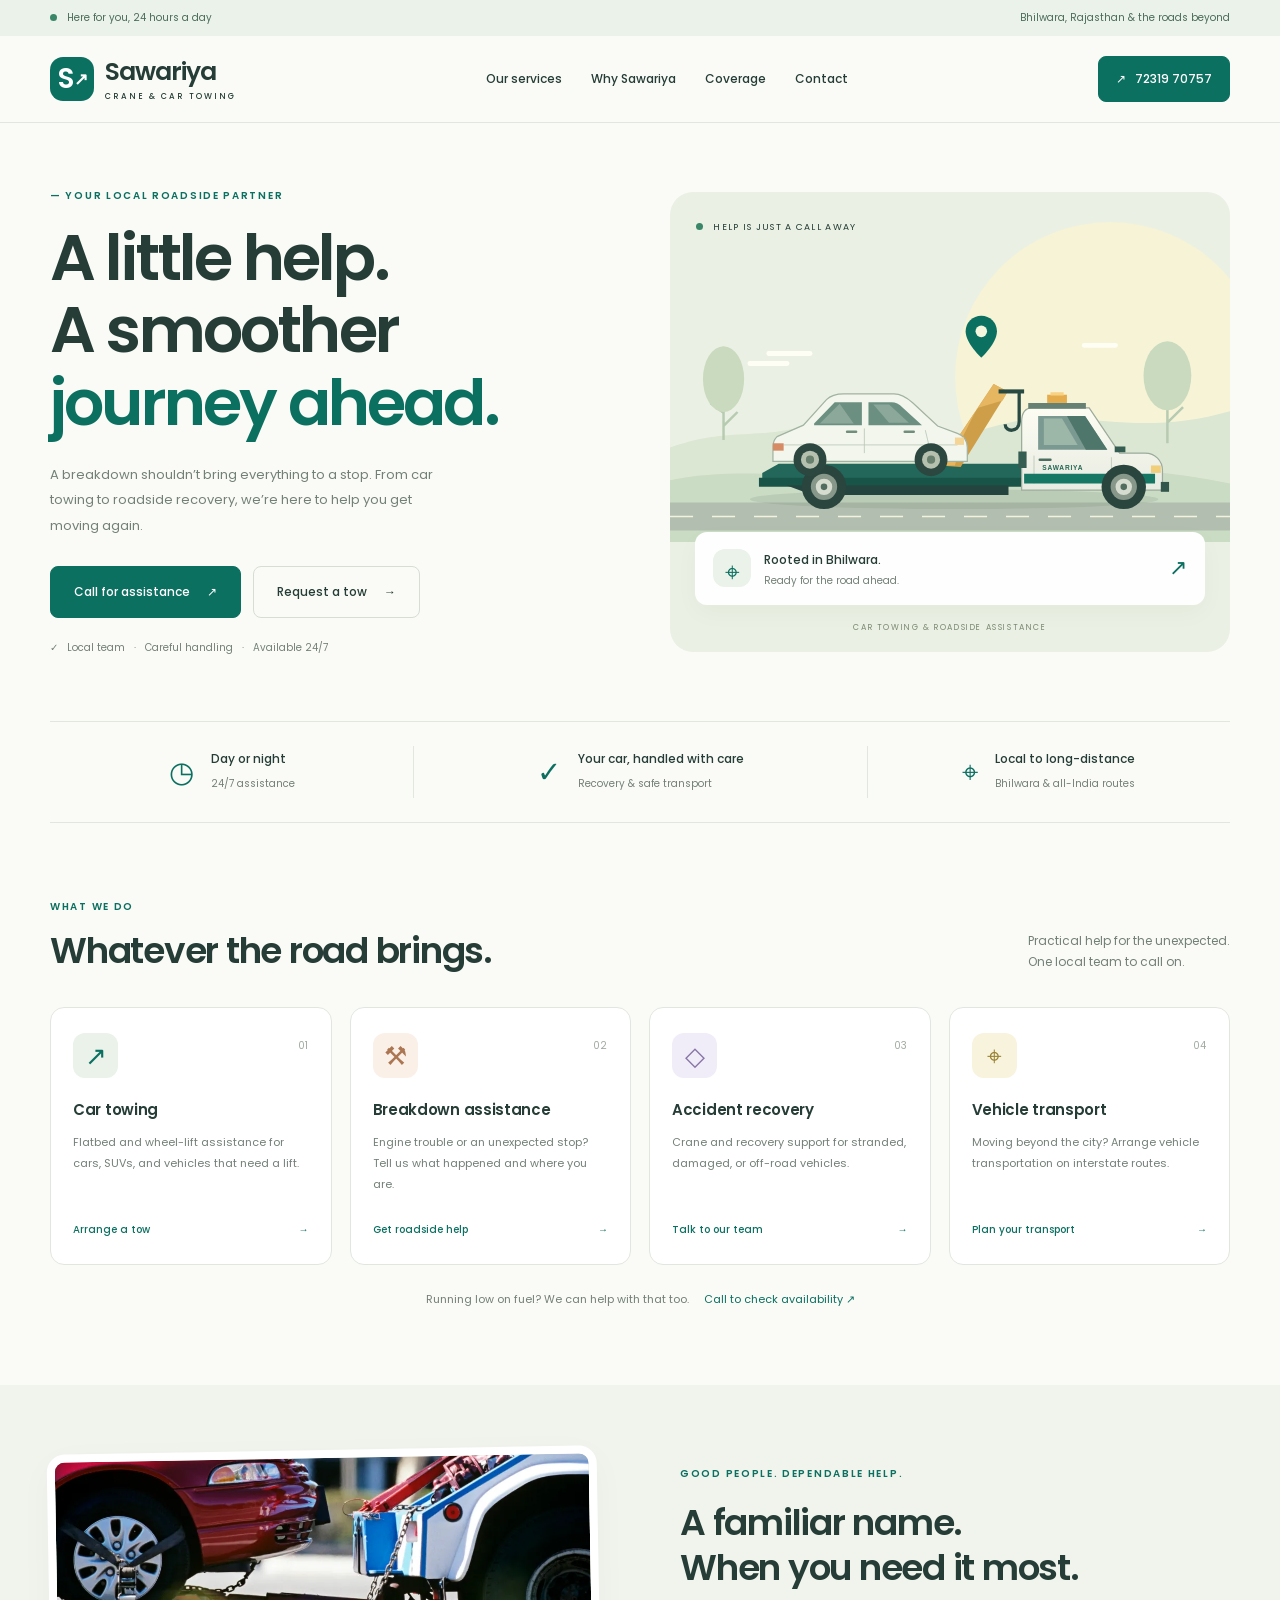
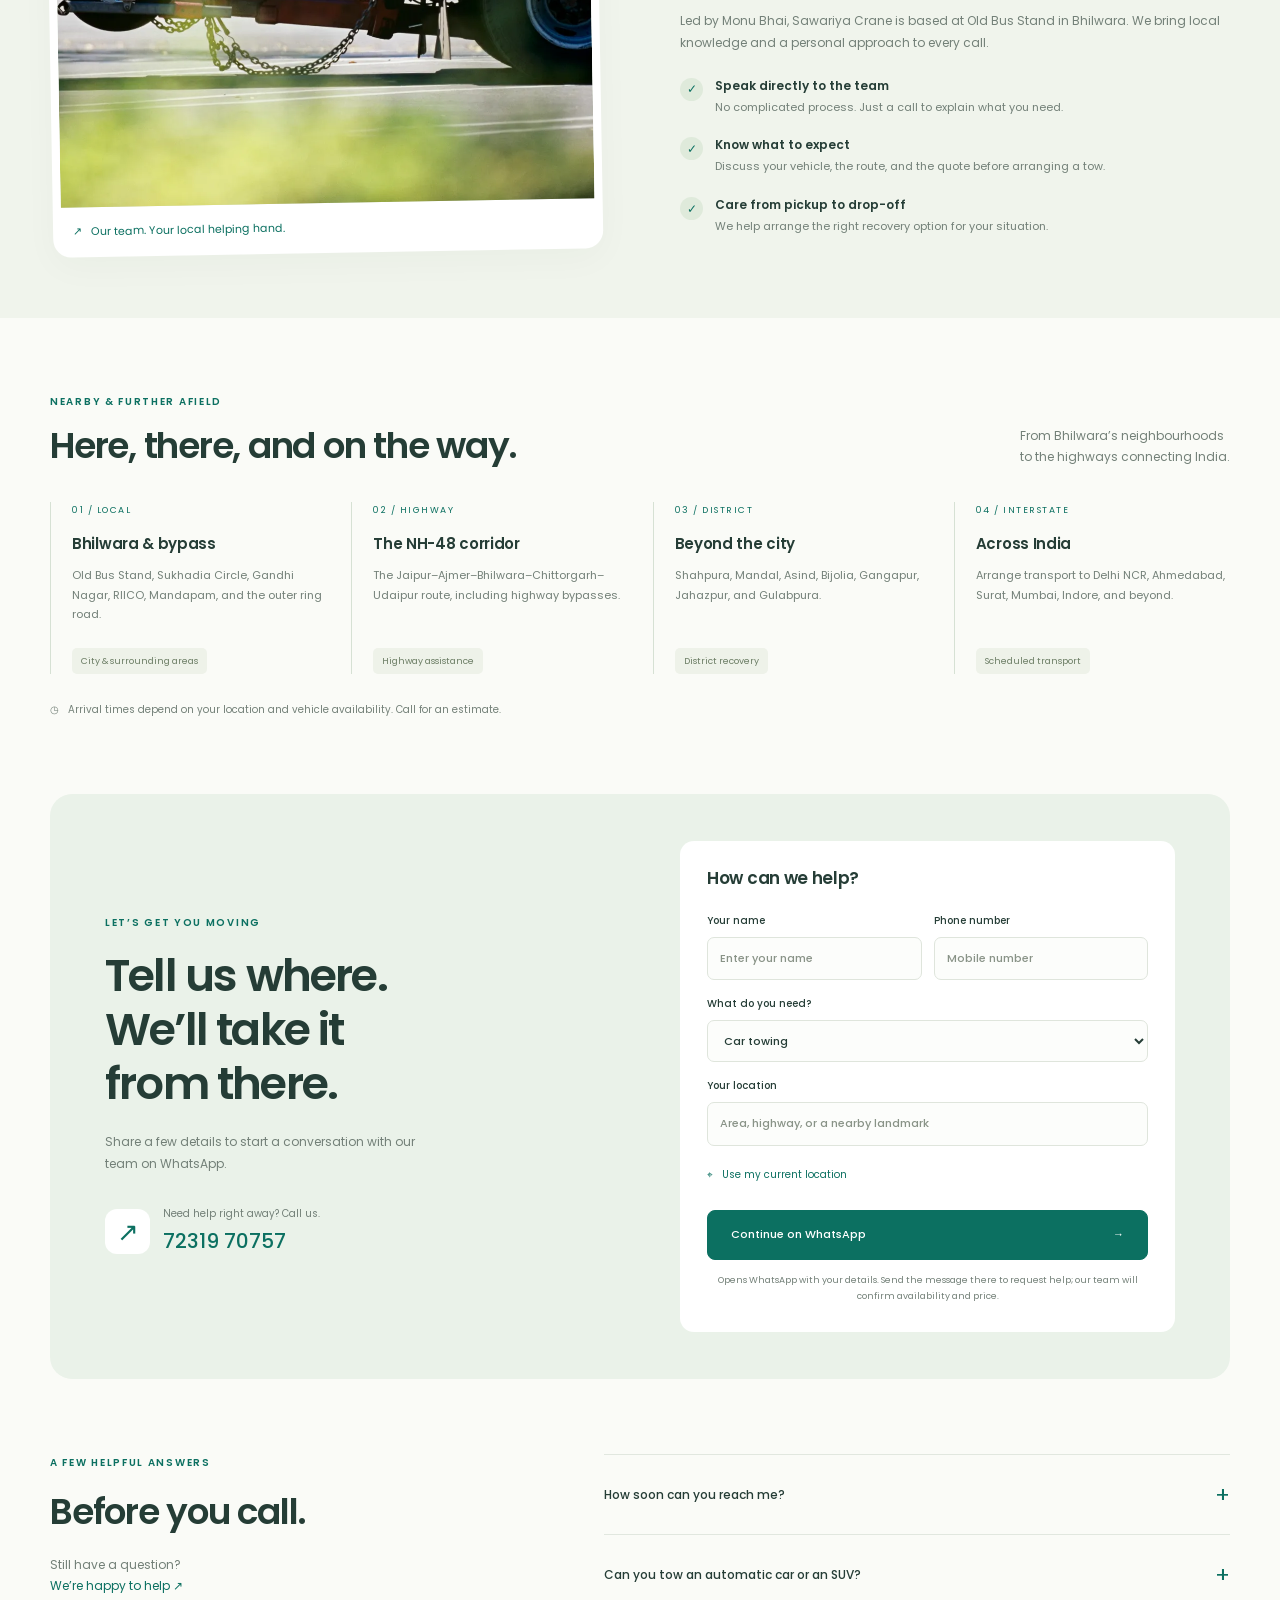
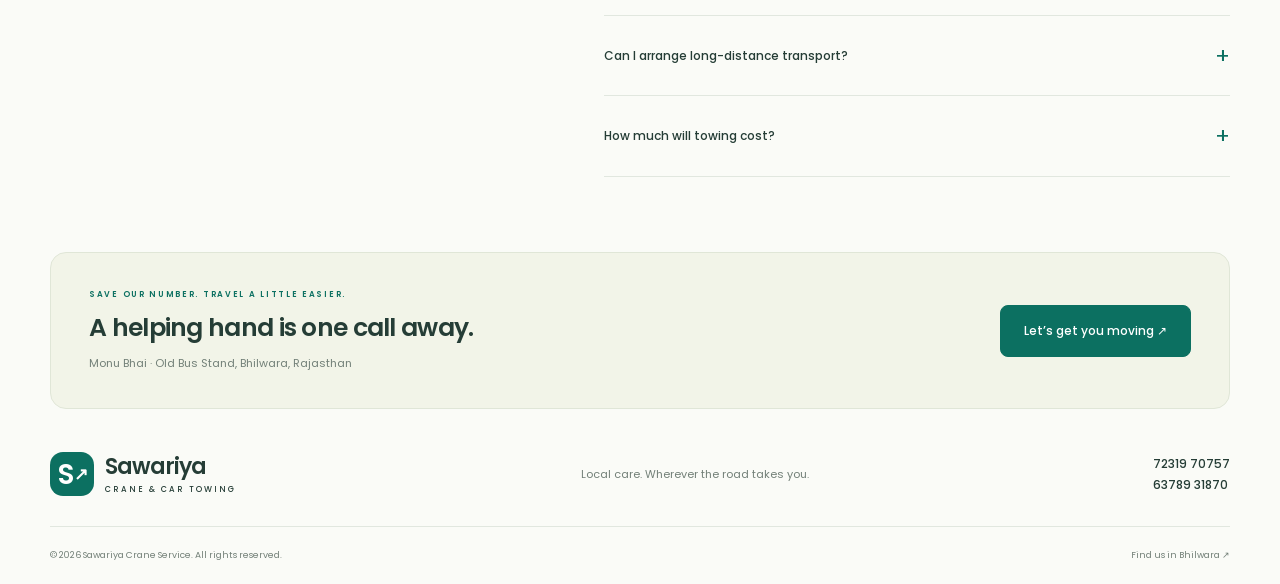
==== index.html @ 3f1bb6ac "push" ====
﻿<!DOCTYPE html>
<html lang="en">
<head>
<meta charset="UTF-8"><meta name="viewport" content="width=device-width,initial-scale=1"><meta name="theme-color" content="#fafbf7"><meta name="description" content="Sawariya Crane in Bhilwara. 24-hour car towing, breakdown assistance, accident recovery and vehicle transport."><title>Sawariya Crane | Your roadside helping hand</title>
<link rel="preconnect" href="https://fonts.googleapis.com"><link rel="preconnect" href="https://fonts.gstatic.com" crossorigin><link href="https://fonts.googleapis.com/css2?family=Poppins:wght@400;500;600;700&display=swap" rel="stylesheet"><link rel="stylesheet" href="styles.css"><script src="script.js" defer></script>
</head>
<body>
<a class="skip" href="#main">Skip to content</a>
<div class="topbar"><div class="container"><span><i class="dot"></i> Here for you, 24 hours a day</span><span>Bhilwara, Rajasthan & the roads beyond</span></div></div>
<header><div class="container navigation"><a class="brand" href="#home"><span class="logo">S<span>↗</span></span><span>Sawariya<small>CRANE & CAR TOWING</small></span></a><button class="menu" aria-label="Open navigation" aria-expanded="false" aria-controls="nav">☰</button><nav id="nav" aria-label="Main navigation"><a href="#services">Our services</a><a href="#about">Why Sawariya</a><a href="#coverage">Coverage</a><a href="#contact">Contact</a></nav><a class="button header-call" href="tel:+917231970757">↗ &nbsp; 72319 70757</a></div></header>
<main id="main">
<section id="home" class="container hero"><div><div class="eyebrow">— YOUR LOCAL ROADSIDE PARTNER</div><h1>A little help.<br>A smoother<br><em>journey ahead.</em></h1><p>A breakdown shouldn’t bring everything to a stop. From car towing to roadside recovery, we’re here to help you get moving again.</p><div class="actions"><a class="button" href="tel:+917231970757">Call for assistance <span>↗</span></a><a class="button secondary" href="#request">Request a tow <span>→</span></a></div><div class="hero-note">✓ &nbsp; Local team &nbsp; · &nbsp; Careful handling &nbsp; · &nbsp; Available 24/7</div></div><div class="hero-art"><div class="art-label"><i class="dot"></i> HELP IS JUST A CALL AWAY</div><div class="sun"></div><img src="assets/towing.svg" alt="Illustration of a recovery truck transporting a car" width="680" height="440"><div class="location-card"><span class="tile">⌖</span><div><strong>Rooted in Bhilwara.</strong><small>Ready for the road ahead.</small></div><span class="arrow">↗</span></div><div class="art-caption">CAR TOWING & ROADSIDE ASSISTANCE</div></div></section>
<div class="container benefits"><div><span class="benefit-icon">◷</span><span><strong>Day or night</strong><small>24/7 assistance</small></span></div><div><span class="benefit-icon">✓</span><span><strong>Your car, handled with care</strong><small>Recovery & safe transport</small></span></div><div><span class="benefit-icon">⌖</span><span><strong>Local to long-distance</strong><small>Bhilwara & all-India routes</small></span></div></div>
<section id="services" class="container section"><div class="section-heading"><div><div class="eyebrow">WHAT WE DO</div><h2>Whatever the road brings.</h2></div><p>Practical help for the unexpected.<br>One local team to call on.</p></div><div class="services">
<a class="card" href="#request"><span class="tile">↗</span><span class="number">01</span><h3>Car towing</h3><p>Flatbed and wheel-lift assistance for cars, SUVs, and vehicles that need a lift.</p><span class="card-link">Arrange a tow <span>→</span></span></a>
<a class="card" href="#request"><span class="tile peach">⚒</span><span class="number">02</span><h3>Breakdown assistance</h3><p>Engine trouble or an unexpected stop? Tell us what happened and where you are.</p><span class="card-link">Get roadside help <span>→</span></span></a>
<a class="card" href="#request"><span class="tile lilac">◇</span><span class="number">03</span><h3>Accident recovery</h3><p>Crane and recovery support for stranded, damaged, or off-road vehicles.</p><span class="card-link">Talk to our team <span>→</span></span></a>
<a class="card" href="#request"><span class="tile yellow">⌖</span><span class="number">04</span><h3>Vehicle transport</h3><p>Moving beyond the city? Arrange vehicle transportation on interstate routes.</p><span class="card-link">Plan your transport <span>→</span></span></a>
</div><div class="service-note">Running low on fuel? We can help with that too. <a href="tel:+917231970757">Call to check availability ↗</a></div></section>
<section id="about" class="about"><div class="container about-grid"><div class="fleet"><div class="photo"><img src="assets/fleet-0.jpg" alt="Sawariya Crane tow truck carrying a car, from the business flyer" width="700" height="1050" loading="lazy"></div><div class="photo-caption">↗ &nbsp; Our team. Your local helping hand.</div></div><div><div class="eyebrow">GOOD PEOPLE. DEPENDABLE HELP.</div><h2>A familiar name.<br>When you need it most.</h2><p class="about-intro">Led by Monu Bhai, Sawariya Crane is based at Old Bus Stand in Bhilwara. We bring local knowledge and a personal approach to every call.</p><div class="reason"><span>✓</span><div><h3>Speak directly to the team</h3><p>No complicated process. Just a call to explain what you need.</p></div></div><div class="reason"><span>✓</span><div><h3>Know what to expect</h3><p>Discuss your vehicle, the route, and the quote before arranging a tow.</p></div></div><div class="reason"><span>✓</span><div><h3>Care from pickup to drop-off</h3><p>We help arrange the right recovery option for your situation.</p></div></div></div></div></section>
<section id="coverage" class="container section"><div class="section-heading"><div><div class="eyebrow">NEARBY & FURTHER AFIELD</div><h2>Here, there, and on the way.</h2></div><p>From Bhilwara’s neighbourhoods<br>to the highways connecting India.</p></div><div class="coverage"><article><span class="zone">01 / LOCAL</span><h3>Bhilwara & bypass</h3><p>Old Bus Stand, Sukhadia Circle, Gandhi Nagar, RIICO, Mandapam, and the outer ring road.</p><small>City & surrounding areas</small></article><article><span class="zone">02 / HIGHWAY</span><h3>The NH-48 corridor</h3><p>The Jaipur–Ajmer–Bhilwara–Chittorgarh–Udaipur route, including highway bypasses.</p><small>Highway assistance</small></article><article><span class="zone">03 / DISTRICT</span><h3>Beyond the city</h3><p>Shahpura, Mandal, Asind, Bijolia, Gangapur, Jahazpur, and Gulabpura.</p><small>District recovery</small></article><article><span class="zone">04 / INTERSTATE</span><h3>Across India</h3><p>Arrange transport to Delhi NCR, Ahmedabad, Surat, Mumbai, Indore, and beyond.</p><small>Scheduled transport</small></article></div><p class="coverage-note">◷ &nbsp; Arrival times depend on your location and vehicle availability. Call for an estimate.</p></section>
<section id="request" class="container request"><div><div class="eyebrow">LET’S GET YOU MOVING</div><h2>Tell us where.<br>We’ll take it<br>from there.</h2><p>Share a few details to start a conversation with our team on WhatsApp.</p><a class="request-phone" href="tel:+917231970757"><span class="tile">↗</span><span><small>Need help right away? Call us.</small><strong>72319 70757</strong></span></a></div><form id="tow-form"><h3>How can we help?</h3><div class="form-row"><label>Your name<input name="name" placeholder="Enter your name" autocomplete="name" maxlength="80" required></label><label>Phone number<input name="phone" type="tel" inputmode="tel" autocomplete="tel" placeholder="Mobile number" pattern="[+0-9 ()\-]{7,20}" maxlength="20" required></label></div><label>What do you need?<select name="service"><option>Car towing</option><option>Breakdown assistance</option><option>Accident recovery</option><option>Vehicle transport</option><option>Fuel delivery</option></select></label><label>Your location<input id="location" name="location" placeholder="Area, highway, or a nearby landmark" maxlength="500" required></label><button type="button" id="locate">⌖ &nbsp; Use my current location</button><p id="location-status" role="status"></p><button class="button submit" type="submit">Continue on WhatsApp <span>→</span></button><p class="form-note">Opens WhatsApp with your details. Send the message there to request help; our team will confirm availability and price.</p></form></section>
<section class="container section faq"><div><div class="eyebrow">A FEW HELPFUL ANSWERS</div><h2>Before you call.</h2><p>Still have a question?<br><a href="tel:+916378931870">We’re happy to help ↗</a></p></div><div class="faq-list"><details><summary>How soon can you reach me?</summary><p>Tell us your exact location when you call. The team can estimate arrival based on distance, traffic, and the nearest available vehicle.</p></details><details><summary>Can you tow an automatic car or an SUV?</summary><p>Contact us with your vehicle model and condition. We can discuss a suitable flatbed or wheel-lift option before arranging recovery.</p></details><details><summary>Can I arrange long-distance transport?</summary><p>Yes. Share your pickup location, destination, and preferred date with the team to discuss availability and a quote.</p></details><details><summary>How much will towing cost?</summary><p>Pricing depends on the vehicle, its condition, equipment needed, and distance. Ask the team for a quote before confirming.</p></details></div></section>
<section id="contact" class="container contact"><div><div class="eyebrow">SAVE OUR NUMBER. TRAVEL A LITTLE EASIER.</div><h2>A helping hand is one call away.</h2><p>Monu Bhai · Old Bus Stand, Bhilwara, Rajasthan</p></div><a class="button" href="tel:+917231970757">Let’s get you moving ↗</a></section>
</main>
<footer class="container"><div class="footer-main"><a class="brand" href="#home"><span class="logo">S<span>↗</span></span><span>Sawariya<small>CRANE & CAR TOWING</small></span></a><p>Local care. Wherever the road takes you.</p><div><a href="tel:+917231970757">72319 70757</a><a href="tel:+916378931870">63789 31870</a></div></div><div class="footer-bottom"><span>© <span id="year">2026</span> Sawariya Crane Service. All rights reserved.</span><a href="https://www.google.com/maps/search/?api=1&query=Old+Bus+Stand+Bhilwara+Rajasthan" target="_blank" rel="noopener noreferrer">Find us in Bhilwara ↗</a></div></footer>
<div class="mobile-actions"><a class="button" href="tel:+917231970757">Call for help ↗</a><a class="button secondary" href="https://wa.me/917231970757?text=Hello%2C%20I%20need%20roadside%20assistance." target="_blank" rel="noopener noreferrer">WhatsApp ↗</a></div>
</body></html>
---- styles.css ----
﻿:root{color-scheme:light;--ink:#253d36;--muted:#738078;--green:#0c7061;--line:#e1e7df;--mint:#eaf2e9}*{box-sizing:border-box}html{scroll-behavior:smooth;scroll-padding-top:105px}body{margin:0;color:var(--ink);background:#fafbf7;font:14px/1.8 Poppins,sans-serif}a{color:inherit;text-decoration:none}button,input,select{font:inherit}button,a{touch-action:manipulation}button{cursor:pointer}h1,h2,h3,p{margin:0}h1,h2,h3{line-height:1.25}p{color:var(--muted)}.container{width:min(1180px,calc(100% - 72px));margin:auto}.topbar{background:var(--mint);font-size:10px;color:#4b6c59}.topbar .container{display:flex;justify-content:space-between;padding-block:9px}.dot{display:inline-block;width:7px;height:7px;border-radius:50%;background:#398768;margin-right:7px}header{position:sticky;top:0;z-index:20;background:#fafbf7f7;border-bottom:1px solid var(--line)}.navigation{height:86px;display:flex;align-items:center;justify-content:space-between;gap:24px}.brand{display:flex;gap:11px;align-items:center;font-size:25px;font-weight:600;letter-spacing:-1px;line-height:1.2}.brand small{display:block;font-size:8px;font-weight:500;letter-spacing:2px;margin-top:5px}.logo{display:flex;align-items:center;justify-content:center;width:44px;height:44px;background:var(--green);color:white;border-radius:13px;font-size:28px;position:relative}.logo>span{font-size:17px;margin-left:1px}nav{display:flex;gap:29px;font-size:12px;font-weight:500}nav a:hover{color:var(--green)}.button{display:inline-flex;align-items:center;justify-content:center;gap:17px;padding:14px 23px;border:1px solid var(--green);border-radius:8px;background:var(--green);color:white;font-size:12px;font-weight:500;transition:background .2s,transform .2s}.button:hover{background:#08574b;transform:translateY(-2px)}.secondary{background:transparent;border-color:#d4ded3;color:var(--ink)}.secondary:hover{background:var(--mint)}.header-call{padding:11px 17px}.menu{display:none}.hero{display:grid;grid-template-columns:1fr 1fr;gap:60px;align-items:center;padding-block:64px}.eyebrow{color:var(--green);font-size:10px;font-weight:600;letter-spacing:1.7px;margin-bottom:17px}h1{font-size:64px;letter-spacing:-2.8px;line-height:1.13;font-weight:600;margin-bottom:23px}h1 em{font-style:normal;color:var(--green)}.hero p{font-size:13px;max-width:410px;line-height:1.95}.actions{display:flex;gap:12px;margin-top:28px}.hero-note{font-size:10px;color:var(--muted);margin-top:21px}.hero-art{position:relative;min-height:460px;display:flex;align-items:center;border-radius:23px;background:#eaf0e3;overflow:hidden;isolation:isolate}.sun{width:310px;height:310px;border-radius:50%;background:#f6f3d6;position:absolute;right:-35px;top:30px;z-index:-1}.art-label{position:absolute;top:27px;left:26px;font-size:9px;letter-spacing:1.3px}.hero-art>img{width:100%;height:auto;position:relative;margin-top:-20px}.location-card{position:absolute;bottom:47px;left:25px;right:25px;display:flex;align-items:center;gap:13px;background:#fffffff5;padding:15px 18px;border-radius:12px;box-shadow:0 8px 24px #25432c08}.location-card strong{font-size:12px;font-weight:500}.location-card small{display:block;font-size:10px;color:var(--muted)}.arrow{margin-left:auto;color:var(--green);font-size:22px}.art-caption{position:absolute;bottom:16px;width:100%;text-align:center;letter-spacing:1.6px;font-size:8px;color:#7c8a74}.tile{display:inline-grid;place-items:center;width:45px;height:45px;background:var(--mint);color:var(--green);border-radius:12px;font-size:26px;font-family:Arial,sans-serif}.location-card .tile{width:38px;height:38px}.benefits{display:grid;grid-template-columns:1fr 1.25fr 1fr;border-block:1px solid var(--line);padding-block:24px}.benefits>div{display:flex;align-items:center;justify-content:center;gap:17px}.benefits>div+div{border-left:1px solid var(--line)}.benefit-icon{font-size:29px;color:var(--green)}.benefits strong{display:block;font-size:12px;font-weight:500}.benefits small{font-size:10px;color:var(--muted)}.section{padding-block:75px}h2{font-size:36px;letter-spacing:-1.25px;font-weight:600}.section-heading{display:flex;align-items:flex-end;justify-content:space-between;gap:25px;margin-bottom:34px}.section-heading .eyebrow{margin-bottom:12px}.section-heading p{font-size:12px}.services{display:grid;grid-template-columns:repeat(4,1fr);gap:18px}.card{position:relative;display:flex;flex-direction:column;background:white;border:1px solid var(--line);border-radius:14px;padding:25px 22px;transition:transform .2s,border-color .2s}.card:hover{transform:translateY(-5px);border-color:#91b8a2}.number{position:absolute;right:23px;top:29px;font-size:10px;color:#a1aba1}.peach{background:#faf0e8;color:#ac7652}.lilac{background:#f0edf8;color:#8675a5}.yellow{background:#f7f3dc;color:#998132}h3{font-size:15px;font-weight:600;letter-spacing:-.3px}.card h3{margin:23px 0 12px}.card p{font-size:11px;line-height:1.95;margin-bottom:25px}.card-link{display:flex;justify-content:space-between;font-size:10px;color:var(--green);font-weight:500;margin-top:auto}.service-note{font-size:11px;color:var(--muted);text-align:center;margin-top:25px}.service-note a{color:var(--green);margin-left:12px}.about{background:#f0f4ec;padding-block:65px}.about-grid{display:grid;grid-template-columns:1fr 1fr;gap:80px;align-items:center}.fleet{background:white;border:8px solid white;border-radius:18px;overflow:hidden;transform:rotate(-1deg);box-shadow:0 10px 35px #1d332208}.photo{position:relative;aspect-ratio:1.55;overflow:hidden;background:#d6dfd1}.photo img{width:100%;height:auto;position:absolute;top:0;transform:translateY(-41%)}.photo-caption{padding:15px 12px 8px;font-size:11px;color:var(--green)}.about-intro{font-size:12px;margin:20px 0 24px}.reason{display:flex;gap:12px;margin-top:20px}.reason>span{display:grid;place-items:center;flex-shrink:0;width:23px;height:23px;background:#dfeadb;color:var(--green);border-radius:50%;font-size:12px}.reason h3{font-size:12px;letter-spacing:0;margin-bottom:5px}.reason p{font-size:11px}.coverage{display:grid;grid-template-columns:repeat(4,1fr);gap:25px}.coverage article{border-left:1px solid #d6e1d4;padding-left:21px;display:flex;flex-direction:column}.zone{font-size:9px;letter-spacing:1.5px;color:var(--green);margin-bottom:17px}.coverage h3{margin-bottom:12px}.coverage p{font-size:11px;margin-bottom:23px}.coverage small{align-self:flex-start;margin-top:auto;padding:5px 9px;border-radius:5px;background:#eef2e9;color:#6c7e65;font-size:9px}.coverage-note{font-size:10px;margin-top:27px}.request{background:#eaf2e9;border-radius:22px;padding:47px 55px;display:grid;grid-template-columns:1fr 1fr;gap:80px;align-items:center}.request h2{font-size:45px;line-height:1.2;letter-spacing:-1.8px}.request>div>p{font-size:12px;max-width:310px;margin-top:20px}.request-phone{display:flex;align-items:center;gap:13px;margin-top:30px}.request-phone .tile{background:white}.request-phone small{display:block;font-size:10px;color:var(--muted)}.request-phone strong{font-size:20px;font-weight:500;color:var(--green)}form{background:white;border-radius:14px;padding:27px}form h3{font-size:17px;margin-bottom:22px}label{display:flex;flex-direction:column;gap:7px;font-size:10px;font-weight:500;margin-bottom:15px}.form-row{display:grid;grid-template-columns:1fr 1fr;gap:12px}input,select{min-width:0;width:100%;border:1px solid #dfe5dc;border-radius:7px;padding:11px 12px;background:#fcfdfb;color:var(--ink);font-size:11px}input::placeholder{color:#899387}#locate{border:0;background:transparent;padding:0;color:var(--green);font-size:10px}#locate:disabled{opacity:.6;cursor:wait}#location-status{font-size:10px;margin-top:7px}.submit{width:100%;margin-top:17px;font-size:11px}.submit span{margin-left:auto}.form-note{font-size:9px;text-align:center;margin-top:12px}.faq{display:grid;grid-template-columns:1fr 1.35fr;gap:90px}.faq>div>p{font-size:12px;margin-top:20px}.faq p a{color:var(--green)}details{border-bottom:1px solid var(--line)}details:first-child{border-top:1px solid var(--line)}summary{display:flex;justify-content:space-between;gap:15px;align-items:center;list-style:none;padding:20px 0;font-size:12px;font-weight:500;cursor:pointer}summary::-webkit-details-marker{display:none}summary:after{content:'+';font-size:22px;color:var(--green);font-weight:400}details[open] summary:after{content:'−'}details p{font-size:11px;padding:0 25px 20px 0}.contact{display:flex;align-items:center;justify-content:space-between;gap:24px;padding:35px 38px;border:1px solid #e0e6d7;background:#f2f4e8;border-radius:16px}.contact .eyebrow{font-size:8px;margin-bottom:10px}.contact h2{font-size:25px;letter-spacing:-.7px}.contact p{font-size:11px;margin-top:10px}.footer-main{display:flex;align-items:center;justify-content:space-between;gap:25px;padding-block:43px 30px}.footer-main p{font-size:11px}.footer-main>div{display:flex;flex-direction:column;font-size:12px;font-weight:500}.footer-main .brand{font-size:22px}.footer-bottom{display:flex;justify-content:space-between;gap:20px;border-top:1px solid var(--line);padding:20px 0;font-size:9px;color:var(--muted)}.mobile-actions{display:none}.skip{position:fixed;top:-80px;left:15px;z-index:100;background:white;padding:10px 20px}.skip:focus{top:10px}:focus-visible{outline:3px solid #c68d42;outline-offset:5px}
@media(max-width:1050px){.container{width:calc(100% - 48px)}.navigation{gap:20px}nav{gap:18px}.brand{font-size:22px}.header-call{font-size:11px;padding:10px}.hero{gap:30px}h1{font-size:51px}.hero-art{min-height:420px}.actions .button{font-size:11px;padding:13px 15px}.services{gap:12px}.card{padding:23px 17px}.about-grid{gap:40px}.request{gap:35px;padding:35px}.coverage{gap:15px}.coverage article{padding-left:15px}}
@media(max-width:800px){.header-call{display:none}h1{font-size:44px}.hero .eyebrow{font-size:8px}.hero-art{min-height:370px}.hero-note{font-size:8px}.actions{flex-wrap:wrap}.services{grid-template-columns:repeat(2,1fr);gap:18px}.benefits>div{gap:10px}.benefits strong{font-size:10px}.benefits small{font-size:9px}.about-grid{gap:30px}.coverage{grid-template-columns:repeat(2,1fr);gap:30px}.request{gap:25px;padding:30px}.request h2{font-size:36px}form{padding:20px}.form-row{grid-template-columns:1fr;gap:0}.faq{gap:30px}.contact h2{font-size:22px}.footer-main p{display:none}.location-card{left:16px;right:16px;padding:12px}.location-card strong{font-size:10px}.location-card small{font-size:9px}}
@media(max-width:600px){html{scroll-padding-top:85px}.container{width:calc(100% - 36px)}.topbar{font-size:8px}.topbar .container>span:last-child{max-width:125px;text-align:right}.topbar .container{align-items:center;gap:15px}.navigation{height:72px}.brand{font-size:23px}.menu{display:block;width:42px;height:42px;border:1px solid var(--line);border-radius:8px;background:transparent;color:var(--ink);font-size:21px}nav{display:none;position:absolute;top:72px;left:0;right:0;padding:22px;background:#fafbf7;border-bottom:1px solid var(--line);box-shadow:0 12px 20px #223a3608}nav.open{display:flex;flex-direction:column;gap:22px}.hero{grid-template-columns:1fr;gap:32px;padding-block:37px}.hero .eyebrow{font-size:9px;letter-spacing:1.2px}h1{font-size:49px;letter-spacing:-2px}.hero p{max-width:440px}.actions{flex-wrap:nowrap;gap:10px}.actions .button{font-size:11px;padding:14px}.hero-note{font-size:9px}.hero-art{min-height:360px;max-width:460px;width:100%;justify-self:center}.hero-art>img{max-height:325px}.location-card{left:20px;right:20px;padding:12px 15px}.location-card strong{font-size:12px}.location-card small{font-size:10px}.benefits{grid-template-columns:1fr;gap:17px;padding:24px 12px}.benefits>div{justify-content:flex-start;gap:16px}.benefits>div+div{border:0}.benefits strong{font-size:12px}.benefits small{font-size:10px}.benefit-icon{width:29px;text-align:center}.section{padding-block:48px}.section-heading{display:block;margin-bottom:25px}.section-heading p{margin-top:15px}.section-heading p br{display:none}h2{font-size:29px;letter-spacing:-1px}.services{gap:12px}.card{padding:20px 16px}.card h3{font-size:14px;line-height:1.4}.card p{font-size:10px}.number{right:16px}.card-link{font-size:9px}.service-note{font-size:10px}.service-note a{display:block;margin:4px 0 0}.about{padding-block:40px}.about-grid{grid-template-columns:1fr;gap:30px}.fleet{max-width:420px;width:100%;justify-self:center}.coverage{gap:28px 15px}.coverage h3{font-size:14px}.coverage p{font-size:10px}.coverage small{font-size:8px}.coverage-note{font-size:9px}.request{grid-template-columns:1fr;padding:28px 20px;gap:28px}.request h2{font-size:37px}.request h2 br:last-child{display:none}.request-phone{margin-top:20px}.request>div>p{max-width:none}form{padding:23px 18px}.form-row{grid-template-columns:1fr 1fr;gap:12px}input,select{font-size:16px;padding:10px 9px}label{font-size:11px}.submit{font-size:12px}.faq{grid-template-columns:1fr;gap:25px}.faq>div>p{margin-top:12px}.contact{display:block;padding:26px}.contact h2{font-size:25px}.contact .button{margin-top:22px}footer{padding-bottom:80px}.footer-main{align-items:flex-start;gap:15px;padding-block:32px 25px}.footer-main .brand{font-size:19px;gap:8px}.footer-main .logo{width:35px;height:35px;font-size:24px}.footer-main .brand small{font-size:6px;letter-spacing:1.4px}.footer-main>div{font-size:11px}.footer-bottom{flex-direction:column;gap:9px}.mobile-actions{display:grid;grid-template-columns:1fr 1fr;gap:10px;position:fixed;bottom:0;left:0;right:0;padding:11px 18px calc(11px + env(safe-area-inset-bottom));background:#fafbf7fa;border-top:1px solid var(--line);z-index:30}.mobile-actions .button{font-size:11px;padding:12px}}
@media(max-width:360px){h1{font-size:43px}.actions .button{font-size:10px;padding:12px 9px}.hero-note{font-size:8px}.services{grid-template-columns:1fr}.form-row{grid-template-columns:1fr;gap:0}.hero-art{min-height:330px}}
@media(prefers-reduced-motion:reduce){html{scroll-behavior:auto}*,*::before,*::after{transition:none!important;animation:none!important}}
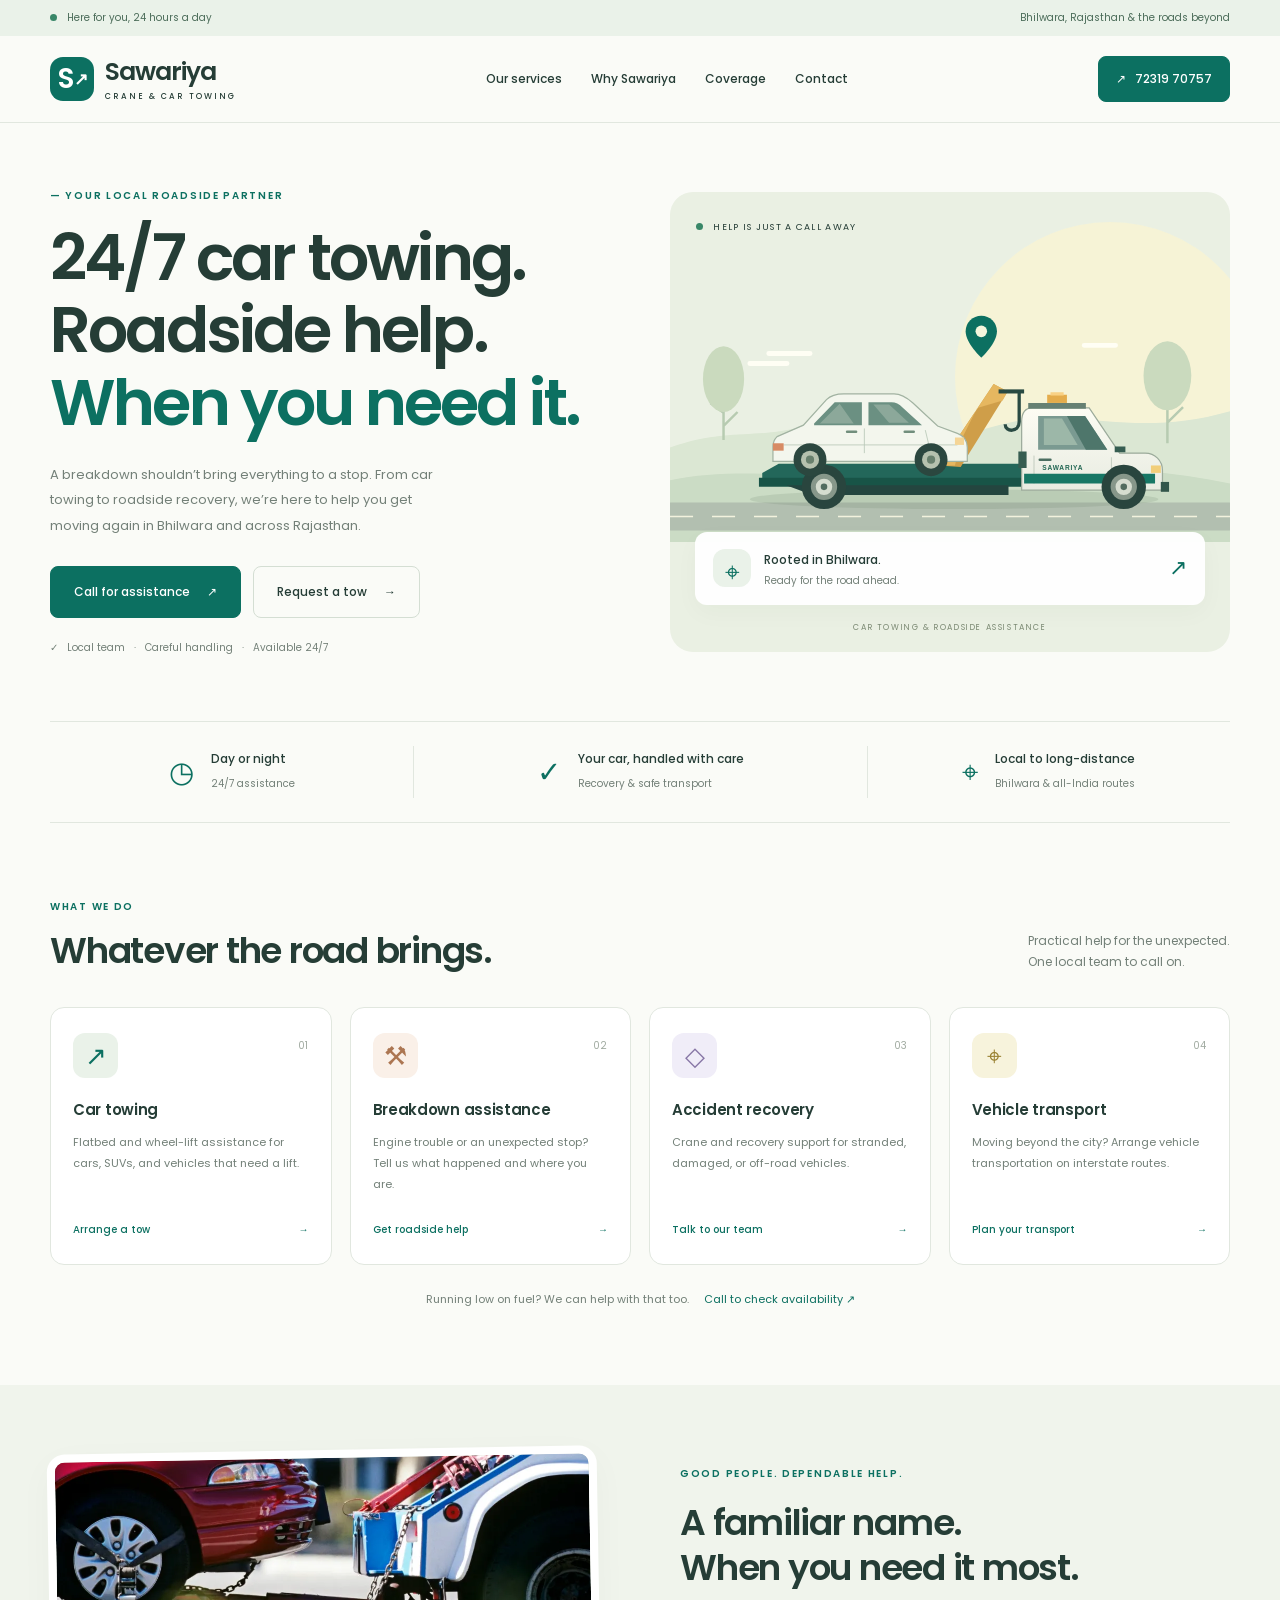
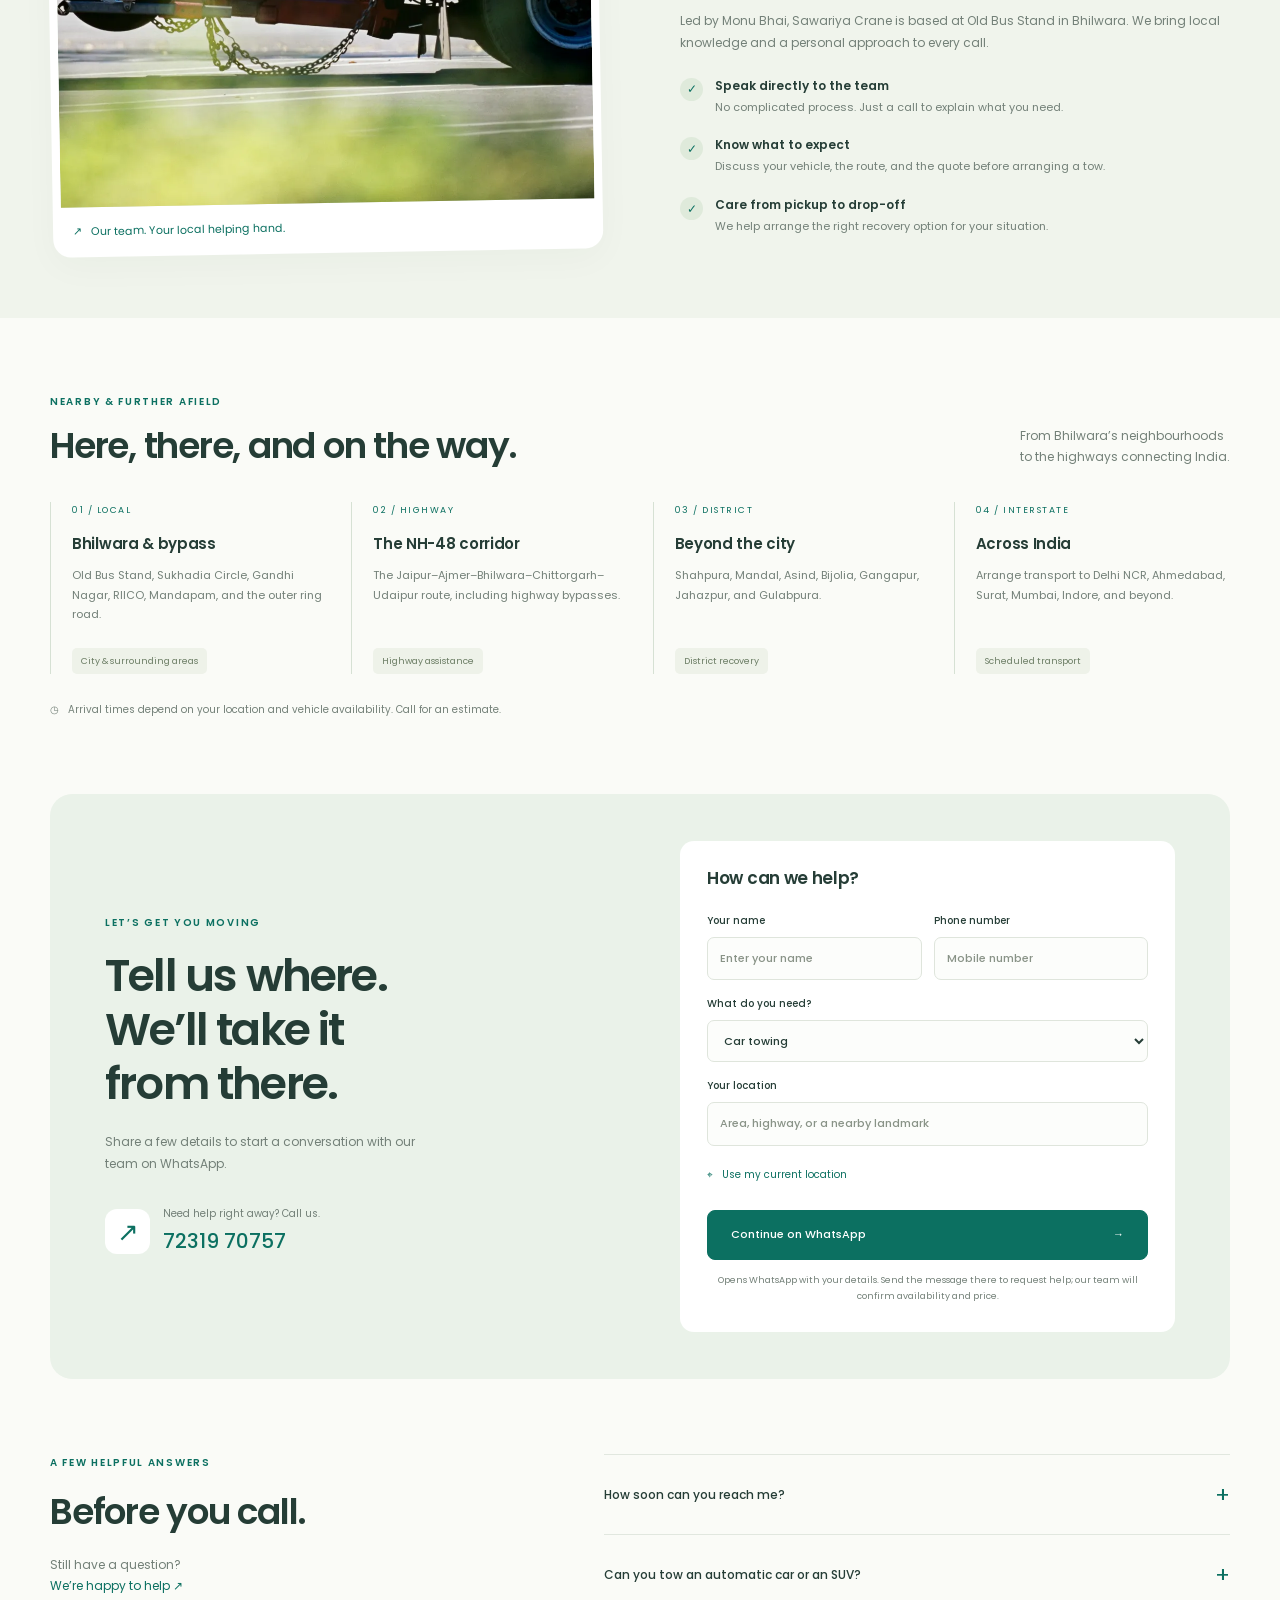
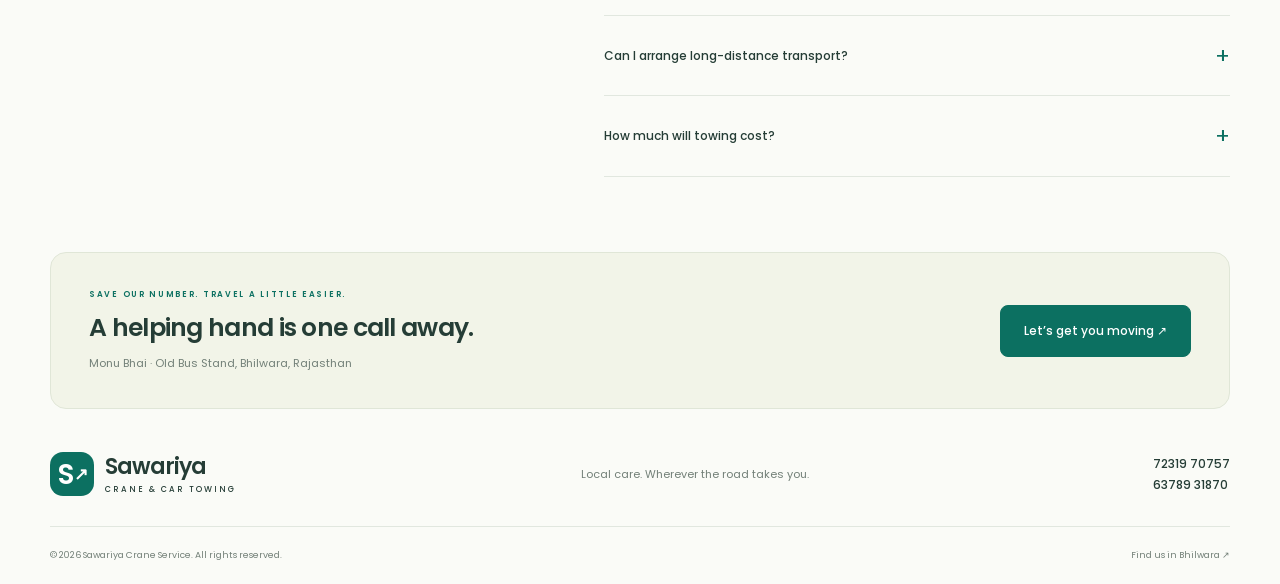
==== commit 824c7657: "hello" ====
--- a/index.html
+++ b/index.html
@@ -1,7 +1,37 @@
 ﻿<!DOCTYPE html>
 <html lang="en">
 <head>
-<meta charset="UTF-8"><meta name="viewport" content="width=device-width,initial-scale=1"><meta name="theme-color" content="#fafbf7"><meta name="description" content="Sawariya Crane in Bhilwara. 24-hour car towing, breakdown assistance, accident recovery and vehicle transport."><title>Sawariya Crane | Your roadside helping hand</title>
+<meta charset="UTF-8"><meta name="viewport" content="width=device-width,initial-scale=1"><meta name="theme-color" content="#fafbf7"><meta name="description" content="Need a tow in Bhilwara? Sawariya Crane offers 24/7 car towing, roadside breakdown assistance, accident recovery and vehicle transport across Rajasthan."><meta name="robots" content="index, follow"><meta name="author" content="Sawariya Crane"><link rel="canonical" href="https://website-landing-nine.vercel.app/"><meta property="og:type" content="website"><meta property="og:site_name" content="Sawariya Crane"><meta property="og:title" content="24/7 Car Towing & Roadside Assistance in Bhilwara"><meta property="og:description" content="Local towing, breakdown assistance, accident recovery and vehicle transport from Sawariya Crane, Bhilwara."><meta property="og:url" content="https://website-landing-nine.vercel.app/"><meta property="og:image" content="https://website-landing-nine.vercel.app/assets/fleet-0.jpg"><meta property="og:image:alt" content="Sawariya Crane vehicle recovery service in Bhilwara"><meta name="twitter:card" content="summary_large_image"><meta name="twitter:title" content="24/7 Car Towing & Roadside Assistance in Bhilwara"><meta name="twitter:description" content="Call Sawariya Crane for fast local towing and roadside recovery in Bhilwara, Rajasthan."><meta name="twitter:image" content="https://website-landing-nine.vercel.app/assets/fleet-0.jpg"><link rel="icon" href="favicon.svg" type="image/svg+xml"><title>24/7 Car Towing & Roadside Assistance in Bhilwara | Sawariya Crane</title>
+<script type="application/ld+json">
+{
+	"@context": "https://schema.org",
+	"@type": "LocalBusiness",
+	"@id": "https://website-landing-nine.vercel.app/#business",
+	"name": "Sawariya Crane",
+	"image": "https://website-landing-nine.vercel.app/assets/fleet-0.jpg",
+	"url": "https://website-landing-nine.vercel.app/",
+	"telephone": "+91-72319-70757",
+	"priceRange": "₹₹",
+	"description": "24/7 car towing, roadside breakdown assistance, accident recovery and vehicle transport in Bhilwara, Rajasthan.",
+	"address": {"@type": "PostalAddress", "streetAddress": "Old Bus Stand", "addressLocality": "Bhilwara", "addressRegion": "Rajasthan", "postalCode": "311001", "addressCountry": "IN"},
+	"areaServed": ["Bhilwara", "Rajasthan", "India"],
+	"openingHours": "Mo-Su 00:00-23:59",
+	"contactPoint": {"@type": "ContactPoint", "telephone": "+91-72319-70757", "contactType": "customer service", "availableLanguage": ["English", "Hindi"]},
+	"sameAs": []
+}
+</script>
+<script type="application/ld+json">
+{
+	"@context": "https://schema.org",
+	"@type": "FAQPage",
+	"mainEntity": [
+		{"@type":"Question","name":"How soon can Sawariya Crane reach me?","acceptedAnswer":{"@type":"Answer","text":"Tell the team your exact location. Arrival depends on distance, traffic and the nearest available recovery vehicle."}},
+		{"@type":"Question","name":"Can you tow an automatic car or an SUV?","acceptedAnswer":{"@type":"Answer","text":"Yes, contact Sawariya Crane with your vehicle model and condition so the team can arrange a suitable flatbed or wheel-lift option."}},
+		{"@type":"Question","name":"Can I arrange long-distance vehicle transport?","acceptedAnswer":{"@type":"Answer","text":"Yes. Share your pickup location, destination and preferred date to discuss availability and a quote."}},
+		{"@type":"Question","name":"How much does towing cost in Bhilwara?","acceptedAnswer":{"@type":"Answer","text":"The price depends on the vehicle, condition, equipment and distance. Call for a quote before confirming recovery."}}
+	]
+}
+</script>
 <link rel="preconnect" href="https://fonts.googleapis.com"><link rel="preconnect" href="https://fonts.gstatic.com" crossorigin><link href="https://fonts.googleapis.com/css2?family=Poppins:wght@400;500;600;700&display=swap" rel="stylesheet"><link rel="stylesheet" href="styles.css"><script src="script.js" defer></script>
 </head>
 <body>
@@ -9,7 +39,7 @@
 <div class="topbar"><div class="container"><span><i class="dot"></i> Here for you, 24 hours a day</span><span>Bhilwara, Rajasthan & the roads beyond</span></div></div>
 <header><div class="container navigation"><a class="brand" href="#home"><span class="logo">S<span>↗</span></span><span>Sawariya<small>CRANE & CAR TOWING</small></span></a><button class="menu" aria-label="Open navigation" aria-expanded="false" aria-controls="nav">☰</button><nav id="nav" aria-label="Main navigation"><a href="#services">Our services</a><a href="#about">Why Sawariya</a><a href="#coverage">Coverage</a><a href="#contact">Contact</a></nav><a class="button header-call" href="tel:+917231970757">↗ &nbsp; 72319 70757</a></div></header>
 <main id="main">
-<section id="home" class="container hero"><div><div class="eyebrow">— YOUR LOCAL ROADSIDE PARTNER</div><h1>A little help.<br>A smoother<br><em>journey ahead.</em></h1><p>A breakdown shouldn’t bring everything to a stop. From car towing to roadside recovery, we’re here to help you get moving again.</p><div class="actions"><a class="button" href="tel:+917231970757">Call for assistance <span>↗</span></a><a class="button secondary" href="#request">Request a tow <span>→</span></a></div><div class="hero-note">✓ &nbsp; Local team &nbsp; · &nbsp; Careful handling &nbsp; · &nbsp; Available 24/7</div></div><div class="hero-art"><div class="art-label"><i class="dot"></i> HELP IS JUST A CALL AWAY</div><div class="sun"></div><img src="assets/towing.svg" alt="Illustration of a recovery truck transporting a car" width="680" height="440"><div class="location-card"><span class="tile">⌖</span><div><strong>Rooted in Bhilwara.</strong><small>Ready for the road ahead.</small></div><span class="arrow">↗</span></div><div class="art-caption">CAR TOWING & ROADSIDE ASSISTANCE</div></div></section>
+<section id="home" class="container hero"><div><div class="eyebrow">— YOUR LOCAL ROADSIDE PARTNER</div><h1>24/7 car towing.<br>Roadside help.<br><em>When you need it.</em></h1><p>A breakdown shouldn’t bring everything to a stop. From car towing to roadside recovery, we’re here to help you get moving again in Bhilwara and across Rajasthan.</p><div class="actions"><a class="button" href="tel:+917231970757">Call for assistance <span>↗</span></a><a class="button secondary" href="#request">Request a tow <span>→</span></a></div><div class="hero-note">✓ &nbsp; Local team &nbsp; · &nbsp; Careful handling &nbsp; · &nbsp; Available 24/7</div></div><div class="hero-art"><div class="art-label"><i class="dot"></i> HELP IS JUST A CALL AWAY</div><div class="sun"></div><img src="assets/towing.svg" alt="Illustration of a recovery truck transporting a car" width="680" height="440"><div class="location-card"><span class="tile">⌖</span><div><strong>Rooted in Bhilwara.</strong><small>Ready for the road ahead.</small></div><span class="arrow">↗</span></div><div class="art-caption">CAR TOWING & ROADSIDE ASSISTANCE</div></div></section>
 <div class="container benefits"><div><span class="benefit-icon">◷</span><span><strong>Day or night</strong><small>24/7 assistance</small></span></div><div><span class="benefit-icon">✓</span><span><strong>Your car, handled with care</strong><small>Recovery & safe transport</small></span></div><div><span class="benefit-icon">⌖</span><span><strong>Local to long-distance</strong><small>Bhilwara & all-India routes</small></span></div></div>
 <section id="services" class="container section"><div class="section-heading"><div><div class="eyebrow">WHAT WE DO</div><h2>Whatever the road brings.</h2></div><p>Practical help for the unexpected.<br>One local team to call on.</p></div><div class="services">
 <a class="card" href="#request"><span class="tile">↗</span><span class="number">01</span><h3>Car towing</h3><p>Flatbed and wheel-lift assistance for cars, SUVs, and vehicles that need a lift.</p><span class="card-link">Arrange a tow <span>→</span></span></a>
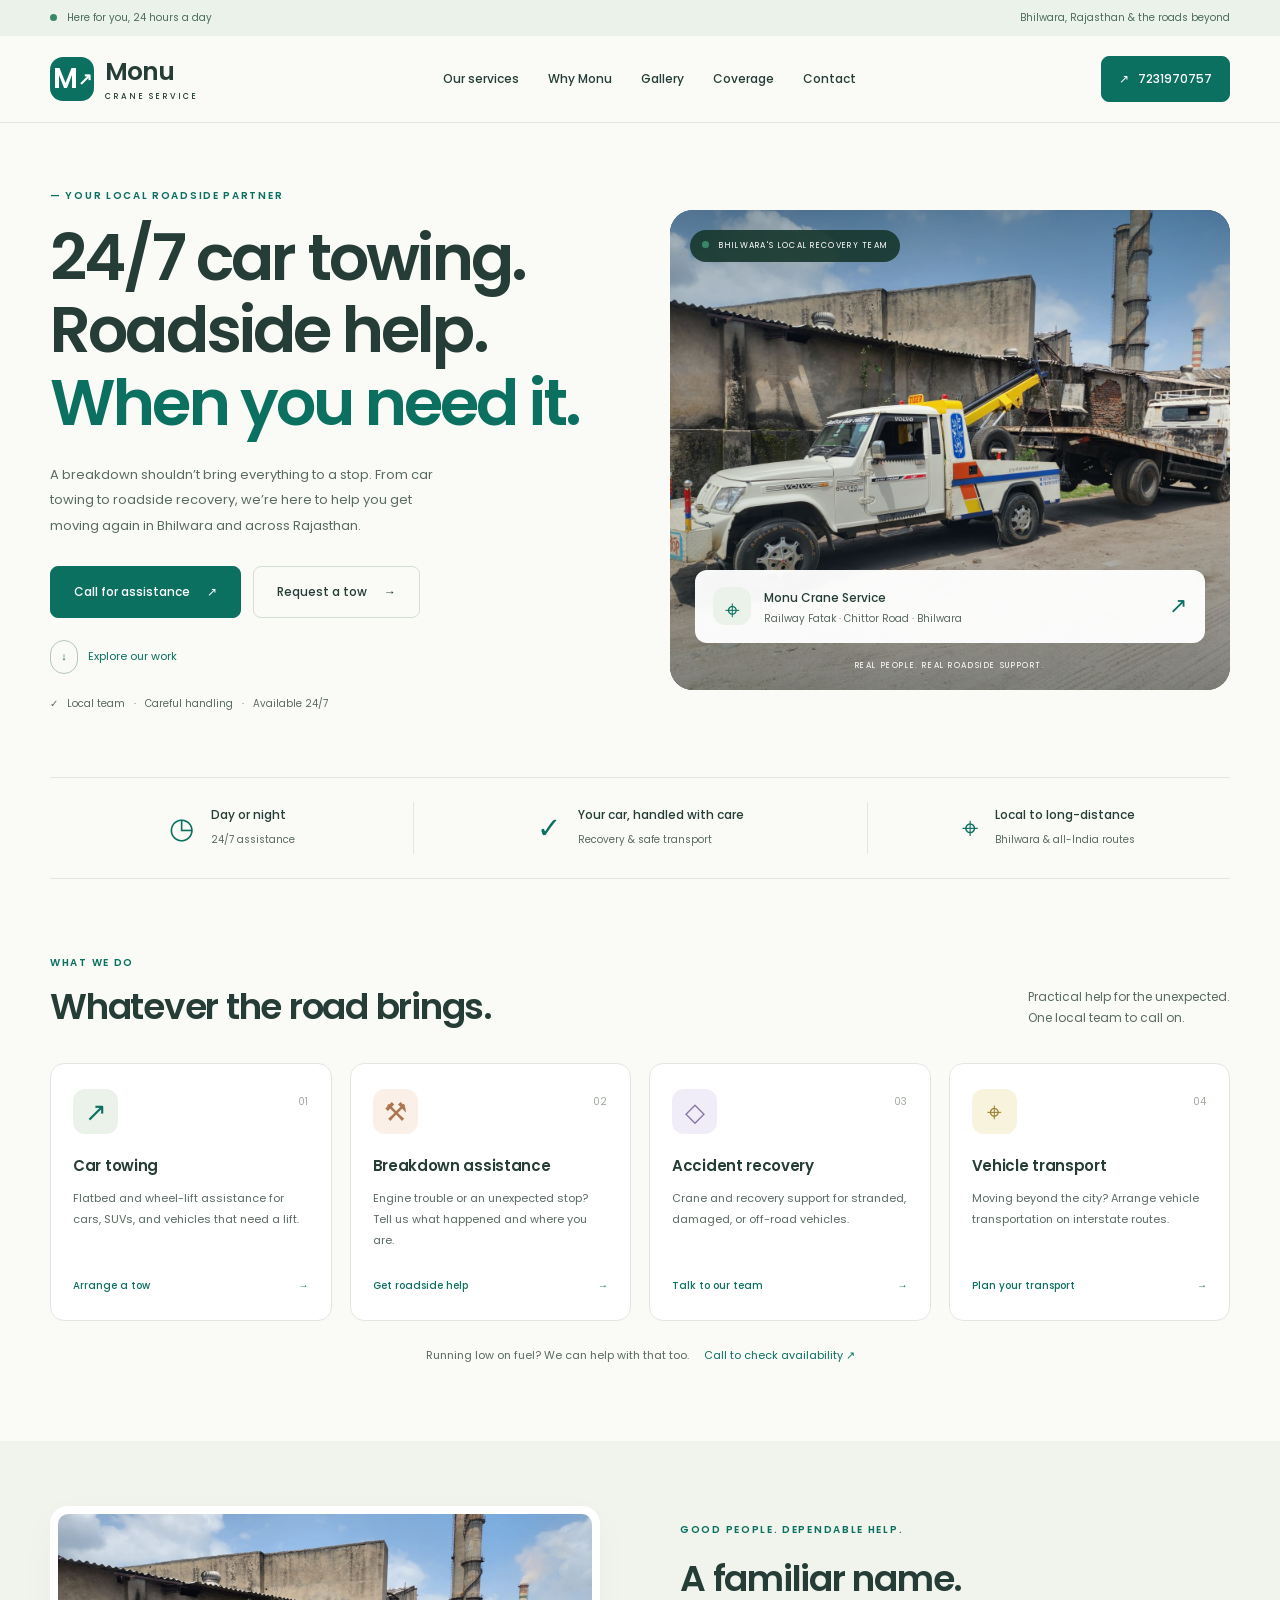
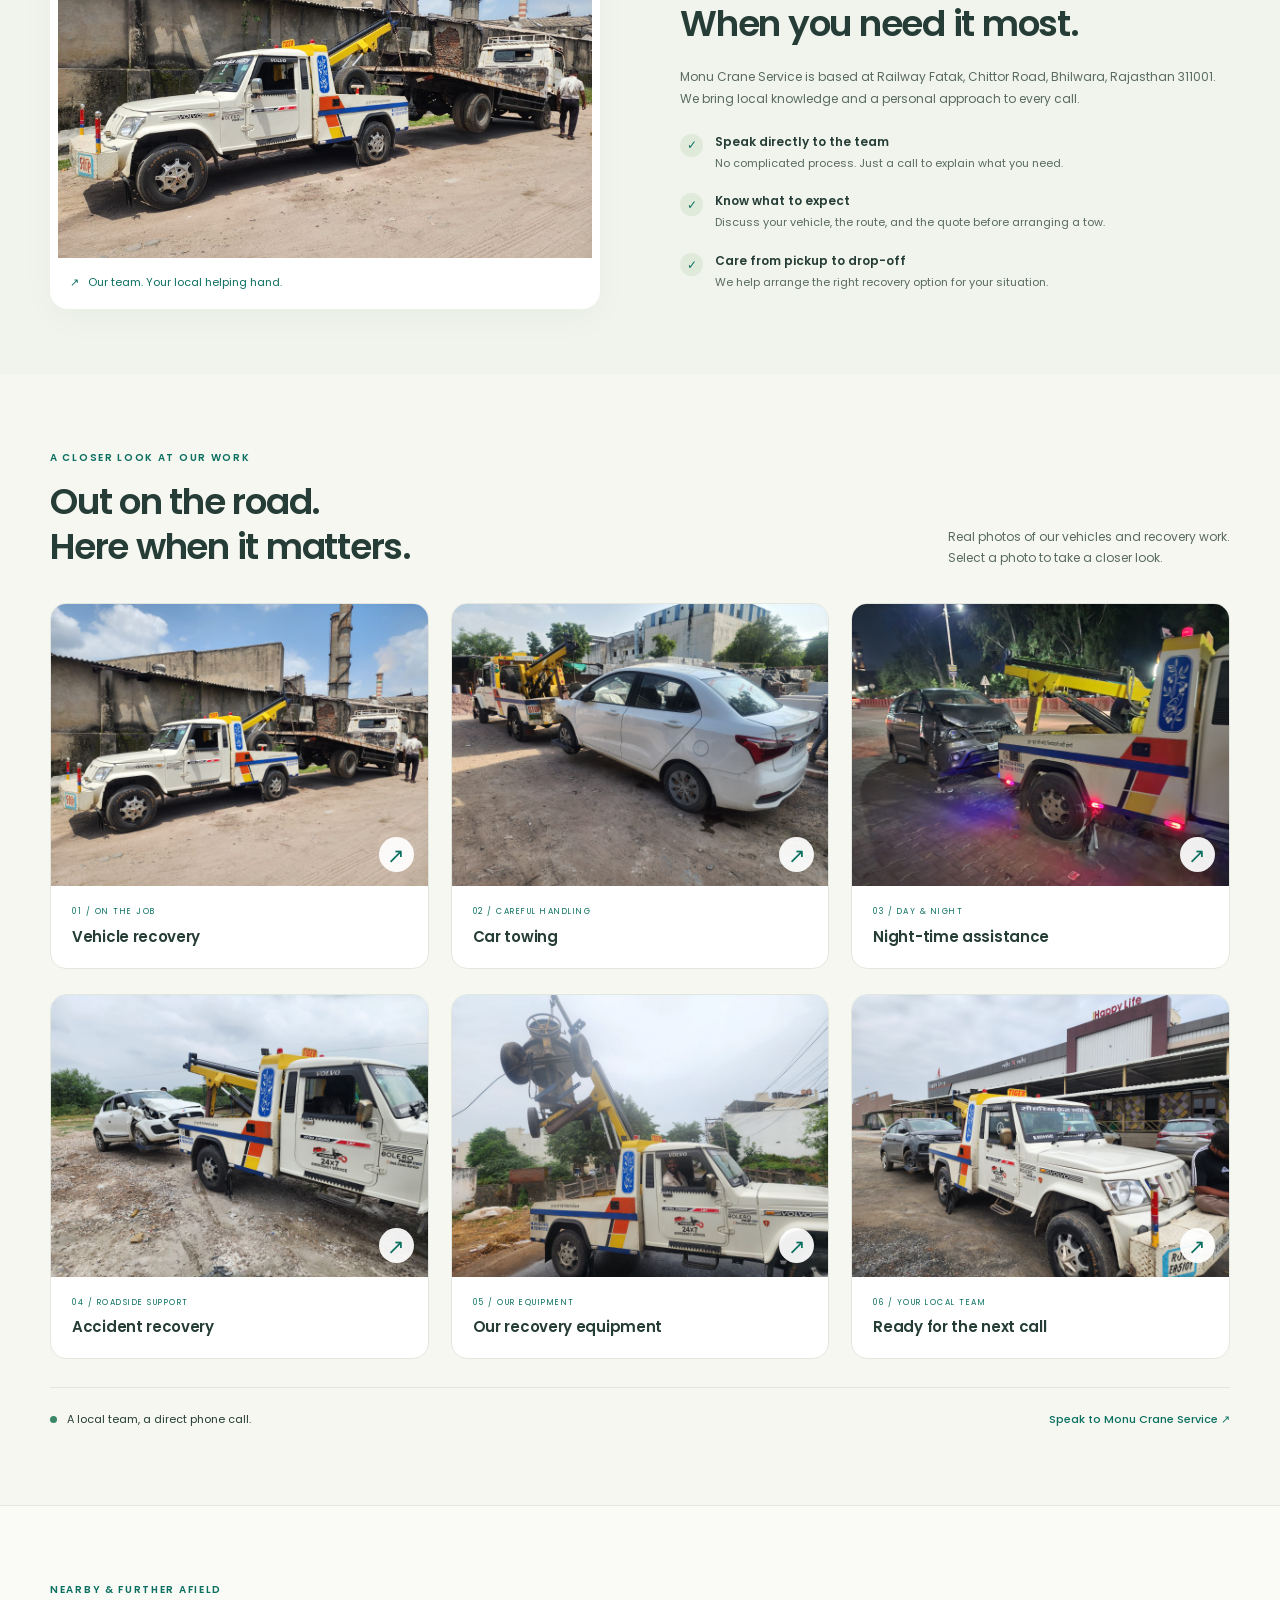
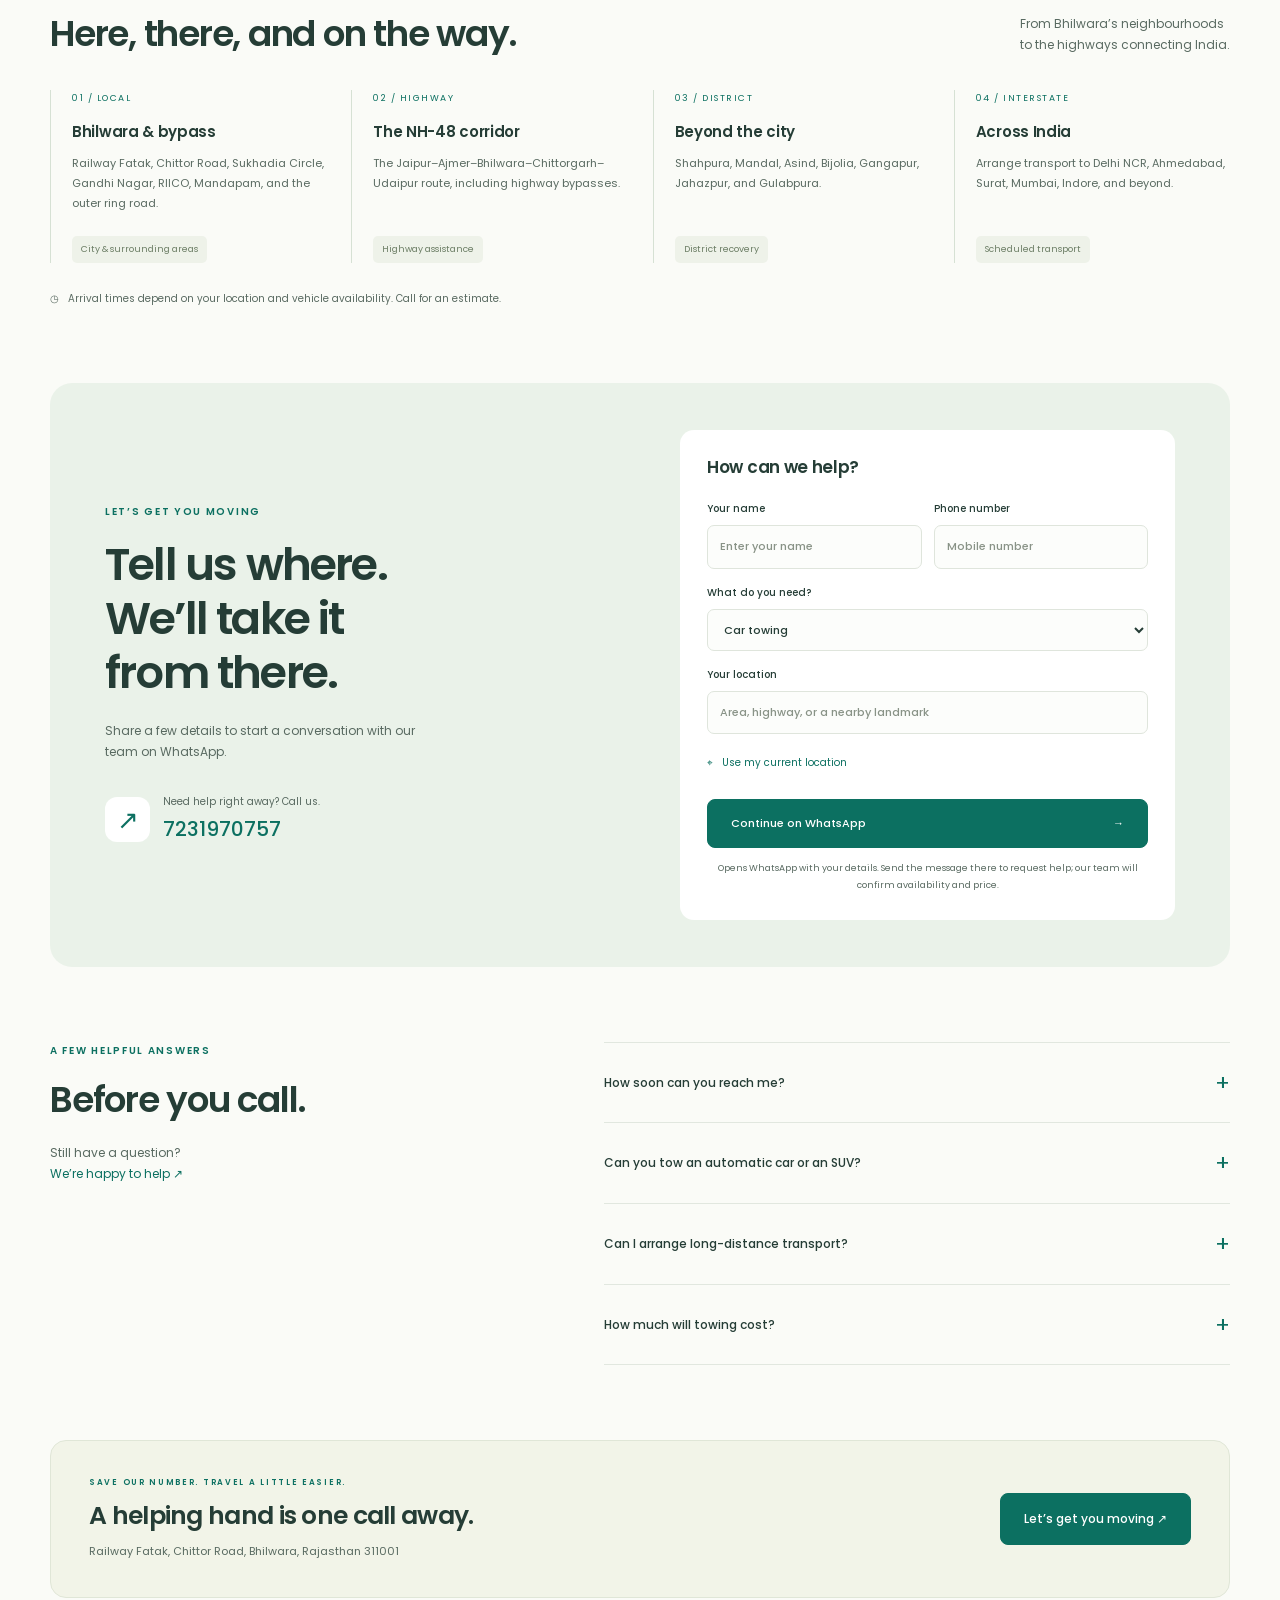
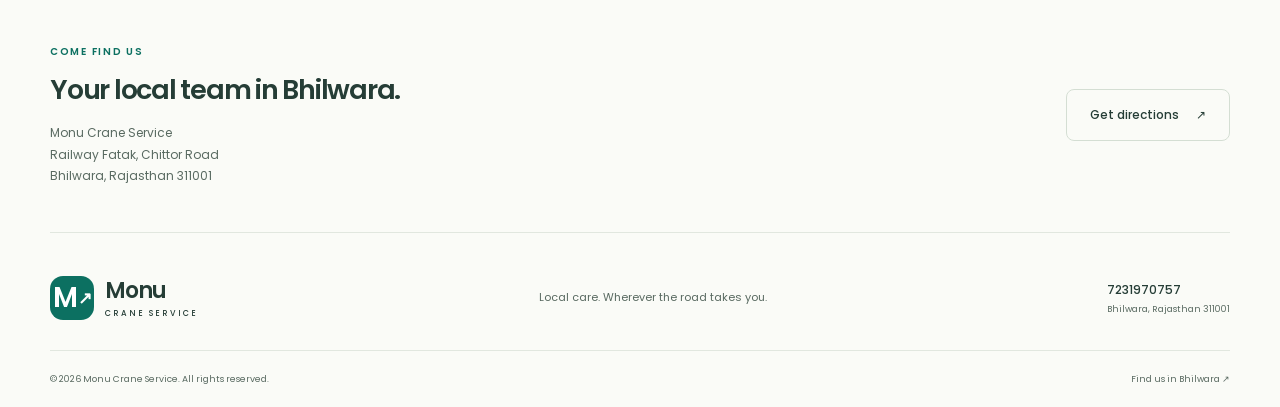
==== commit e29b5b8e: "all done" ====
--- a/index.html
+++ b/index.html
@@ -1,19 +1,19 @@
 ﻿<!DOCTYPE html>
 <html lang="en">
 <head>
-<meta charset="UTF-8"><meta name="viewport" content="width=device-width,initial-scale=1"><meta name="theme-color" content="#fafbf7"><meta name="description" content="Need a tow in Bhilwara? Sawariya Crane offers 24/7 car towing, roadside breakdown assistance, accident recovery and vehicle transport across Rajasthan."><meta name="robots" content="index, follow"><meta name="author" content="Sawariya Crane"><link rel="canonical" href="https://website-landing-nine.vercel.app/"><meta property="og:type" content="website"><meta property="og:site_name" content="Sawariya Crane"><meta property="og:title" content="24/7 Car Towing & Roadside Assistance in Bhilwara"><meta property="og:description" content="Local towing, breakdown assistance, accident recovery and vehicle transport from Sawariya Crane, Bhilwara."><meta property="og:url" content="https://website-landing-nine.vercel.app/"><meta property="og:image" content="https://website-landing-nine.vercel.app/assets/fleet-0.jpg"><meta property="og:image:alt" content="Sawariya Crane vehicle recovery service in Bhilwara"><meta name="twitter:card" content="summary_large_image"><meta name="twitter:title" content="24/7 Car Towing & Roadside Assistance in Bhilwara"><meta name="twitter:description" content="Call Sawariya Crane for fast local towing and roadside recovery in Bhilwara, Rajasthan."><meta name="twitter:image" content="https://website-landing-nine.vercel.app/assets/fleet-0.jpg"><link rel="icon" href="favicon.svg" type="image/svg+xml"><title>24/7 Car Towing & Roadside Assistance in Bhilwara | Sawariya Crane</title>
+<meta charset="UTF-8"><meta name="viewport" content="width=device-width,initial-scale=1"><meta name="theme-color" content="#fafbf7"><meta name="description" content="Need a tow in Bhilwara? Monu Crane Service offers 24/7 car towing, roadside breakdown assistance, accident recovery and vehicle transport across Rajasthan."><meta name="robots" content="index, follow"><meta name="author" content="Monu Crane Service"><link rel="canonical" href="https://website-landing-nine.vercel.app/"><meta property="og:type" content="website"><meta property="og:site_name" content="Monu Crane Service"><meta property="og:title" content="24/7 Car Towing & Roadside Assistance in Bhilwara"><meta property="og:description" content="Local towing, breakdown assistance, accident recovery and vehicle transport from Monu Crane Service, Bhilwara."><meta property="og:url" content="https://website-landing-nine.vercel.app/"><meta property="og:image" content="https://website-landing-nine.vercel.app/assets/ll.jpeg"><meta property="og:image:alt" content="Monu Crane Service vehicle recovery service in Bhilwara"><meta name="twitter:card" content="summary_large_image"><meta name="twitter:title" content="24/7 Car Towing & Roadside Assistance in Bhilwara"><meta name="twitter:description" content="Call Monu Crane Service for fast local towing and roadside recovery in Bhilwara, Rajasthan."><meta name="twitter:image" content="https://website-landing-nine.vercel.app/assets/ll.jpeg"><link rel="icon" href="favicon.svg" type="image/svg+xml"><title>24/7 Car Towing & Roadside Assistance in Bhilwara | Monu Crane Service</title>
 <script type="application/ld+json">
 {
 	"@context": "https://schema.org",
 	"@type": "LocalBusiness",
 	"@id": "https://website-landing-nine.vercel.app/#business",
-	"name": "Sawariya Crane",
-	"image": "https://website-landing-nine.vercel.app/assets/fleet-0.jpg",
+	"name": "Monu Crane Service",
+	"image": "https://website-landing-nine.vercel.app/assets/ll.jpeg",
 	"url": "https://website-landing-nine.vercel.app/",
 	"telephone": "+91-72319-70757",
 	"priceRange": "₹₹",
 	"description": "24/7 car towing, roadside breakdown assistance, accident recovery and vehicle transport in Bhilwara, Rajasthan.",
-	"address": {"@type": "PostalAddress", "streetAddress": "Old Bus Stand", "addressLocality": "Bhilwara", "addressRegion": "Rajasthan", "postalCode": "311001", "addressCountry": "IN"},
+	"address": {"@type": "PostalAddress", "streetAddress": "Railway Fatak, Chittor Road", "addressLocality": "Bhilwara", "addressRegion": "Rajasthan", "postalCode": "311001", "addressCountry": "IN"},
 	"areaServed": ["Bhilwara", "Rajasthan", "India"],
 	"openingHours": "Mo-Su 00:00-23:59",
 	"contactPoint": {"@type": "ContactPoint", "telephone": "+91-72319-70757", "contactType": "customer service", "availableLanguage": ["English", "Hindi"]},
@@ -25,8 +25,8 @@
 	"@context": "https://schema.org",
 	"@type": "FAQPage",
 	"mainEntity": [
-		{"@type":"Question","name":"How soon can Sawariya Crane reach me?","acceptedAnswer":{"@type":"Answer","text":"Tell the team your exact location. Arrival depends on distance, traffic and the nearest available recovery vehicle."}},
-		{"@type":"Question","name":"Can you tow an automatic car or an SUV?","acceptedAnswer":{"@type":"Answer","text":"Yes, contact Sawariya Crane with your vehicle model and condition so the team can arrange a suitable flatbed or wheel-lift option."}},
+		{"@type":"Question","name":"How soon can Monu Crane Service reach me?","acceptedAnswer":{"@type":"Answer","text":"Tell the team your exact location. Arrival depends on distance, traffic and the nearest available recovery vehicle."}},
+		{"@type":"Question","name":"Can you tow an automatic car or an SUV?","acceptedAnswer":{"@type":"Answer","text":"Yes, contact Monu Crane Service with your vehicle model and condition so the team can arrange a suitable flatbed or wheel-lift option."}},
 		{"@type":"Question","name":"Can I arrange long-distance vehicle transport?","acceptedAnswer":{"@type":"Answer","text":"Yes. Share your pickup location, destination and preferred date to discuss availability and a quote."}},
 		{"@type":"Question","name":"How much does towing cost in Bhilwara?","acceptedAnswer":{"@type":"Answer","text":"The price depends on the vehicle, condition, equipment and distance. Call for a quote before confirming recovery."}}
 	]
@@ -37,9 +37,9 @@
 <body>
 <a class="skip" href="#main">Skip to content</a>
 <div class="topbar"><div class="container"><span><i class="dot"></i> Here for you, 24 hours a day</span><span>Bhilwara, Rajasthan & the roads beyond</span></div></div>
-<header><div class="container navigation"><a class="brand" href="#home"><span class="logo">S<span>↗</span></span><span>Sawariya<small>CRANE & CAR TOWING</small></span></a><button class="menu" aria-label="Open navigation" aria-expanded="false" aria-controls="nav">☰</button><nav id="nav" aria-label="Main navigation"><a href="#services">Our services</a><a href="#about">Why Sawariya</a><a href="#coverage">Coverage</a><a href="#contact">Contact</a></nav><a class="button header-call" href="tel:+917231970757">↗ &nbsp; 72319 70757</a></div></header>
+<header><div class="container navigation"><a class="brand" href="#home"><span class="logo">M<span>↗</span></span><span>Monu<small>CRANE SERVICE</small></span></a><button class="menu" aria-label="Open navigation" aria-expanded="false" aria-controls="nav">☰</button><nav id="nav" aria-label="Main navigation"><a href="#services">Our services</a><a href="#about">Why Monu</a><a href="#gallery">Gallery</a><a href="#coverage">Coverage</a><a href="#contact">Contact</a></nav><a class="button header-call" href="tel:+917231970757">↗ &nbsp; 7231970757</a></div></header>
 <main id="main">
-<section id="home" class="container hero"><div><div class="eyebrow">— YOUR LOCAL ROADSIDE PARTNER</div><h1>24/7 car towing.<br>Roadside help.<br><em>When you need it.</em></h1><p>A breakdown shouldn’t bring everything to a stop. From car towing to roadside recovery, we’re here to help you get moving again in Bhilwara and across Rajasthan.</p><div class="actions"><a class="button" href="tel:+917231970757">Call for assistance <span>↗</span></a><a class="button secondary" href="#request">Request a tow <span>→</span></a></div><div class="hero-note">✓ &nbsp; Local team &nbsp; · &nbsp; Careful handling &nbsp; · &nbsp; Available 24/7</div></div><div class="hero-art"><div class="art-label"><i class="dot"></i> HELP IS JUST A CALL AWAY</div><div class="sun"></div><img src="assets/towing.svg" alt="Illustration of a recovery truck transporting a car" width="680" height="440"><div class="location-card"><span class="tile">⌖</span><div><strong>Rooted in Bhilwara.</strong><small>Ready for the road ahead.</small></div><span class="arrow">↗</span></div><div class="art-caption">CAR TOWING & ROADSIDE ASSISTANCE</div></div></section>
+<section id="home" class="container hero"><div><div class="eyebrow">— YOUR LOCAL ROADSIDE PARTNER</div><h1>24/7 car towing.<br>Roadside help.<br><em>When you need it.</em></h1><p>A breakdown shouldn’t bring everything to a stop. From car towing to roadside recovery, we’re here to help you get moving again in Bhilwara and across Rajasthan.</p><div class="actions"><a class="button" href="tel:+917231970757">Call for assistance <span>↗</span></a><a class="button secondary" href="#request">Request a tow <span>→</span></a></div><a class="scroll-cue" href="#gallery"><span aria-hidden="true">↓</span> Explore our work</a><div class="hero-note">✓ &nbsp; Local team &nbsp; · &nbsp; Careful handling &nbsp; · &nbsp; Available 24/7</div></div><div class="hero-art hero-photo"><img src="assets/ll.jpeg" alt="Monu Crane Service tow truck recovering a commercial vehicle" width="1600" height="1200" fetchpriority="high"><div class="art-label"><i class="dot"></i> BHILWARA'S LOCAL RECOVERY TEAM</div><div class="location-card"><span class="tile">⌖</span><div><strong>Monu Crane Service</strong><small>Railway Fatak · Chittor Road · Bhilwara</small></div><span class="arrow">↗</span></div><div class="art-caption">REAL PEOPLE. REAL ROADSIDE SUPPORT.</div></div></section>
 <div class="container benefits"><div><span class="benefit-icon">◷</span><span><strong>Day or night</strong><small>24/7 assistance</small></span></div><div><span class="benefit-icon">✓</span><span><strong>Your car, handled with care</strong><small>Recovery & safe transport</small></span></div><div><span class="benefit-icon">⌖</span><span><strong>Local to long-distance</strong><small>Bhilwara & all-India routes</small></span></div></div>
 <section id="services" class="container section"><div class="section-heading"><div><div class="eyebrow">WHAT WE DO</div><h2>Whatever the road brings.</h2></div><p>Practical help for the unexpected.<br>One local team to call on.</p></div><div class="services">
 <a class="card" href="#request"><span class="tile">↗</span><span class="number">01</span><h3>Car towing</h3><p>Flatbed and wheel-lift assistance for cars, SUVs, and vehicles that need a lift.</p><span class="card-link">Arrange a tow <span>→</span></span></a>
@@ -47,12 +47,20 @@
 <a class="card" href="#request"><span class="tile lilac">◇</span><span class="number">03</span><h3>Accident recovery</h3><p>Crane and recovery support for stranded, damaged, or off-road vehicles.</p><span class="card-link">Talk to our team <span>→</span></span></a>
 <a class="card" href="#request"><span class="tile yellow">⌖</span><span class="number">04</span><h3>Vehicle transport</h3><p>Moving beyond the city? Arrange vehicle transportation on interstate routes.</p><span class="card-link">Plan your transport <span>→</span></span></a>
 </div><div class="service-note">Running low on fuel? We can help with that too. <a href="tel:+917231970757">Call to check availability ↗</a></div></section>
-<section id="about" class="about"><div class="container about-grid"><div class="fleet"><div class="photo"><img src="assets/fleet-0.jpg" alt="Sawariya Crane tow truck carrying a car, from the business flyer" width="700" height="1050" loading="lazy"></div><div class="photo-caption">↗ &nbsp; Our team. Your local helping hand.</div></div><div><div class="eyebrow">GOOD PEOPLE. DEPENDABLE HELP.</div><h2>A familiar name.<br>When you need it most.</h2><p class="about-intro">Led by Monu Bhai, Sawariya Crane is based at Old Bus Stand in Bhilwara. We bring local knowledge and a personal approach to every call.</p><div class="reason"><span>✓</span><div><h3>Speak directly to the team</h3><p>No complicated process. Just a call to explain what you need.</p></div></div><div class="reason"><span>✓</span><div><h3>Know what to expect</h3><p>Discuss your vehicle, the route, and the quote before arranging a tow.</p></div></div><div class="reason"><span>✓</span><div><h3>Care from pickup to drop-off</h3><p>We help arrange the right recovery option for your situation.</p></div></div></div></div></section>
-<section id="coverage" class="container section"><div class="section-heading"><div><div class="eyebrow">NEARBY & FURTHER AFIELD</div><h2>Here, there, and on the way.</h2></div><p>From Bhilwara’s neighbourhoods<br>to the highways connecting India.</p></div><div class="coverage"><article><span class="zone">01 / LOCAL</span><h3>Bhilwara & bypass</h3><p>Old Bus Stand, Sukhadia Circle, Gandhi Nagar, RIICO, Mandapam, and the outer ring road.</p><small>City & surrounding areas</small></article><article><span class="zone">02 / HIGHWAY</span><h3>The NH-48 corridor</h3><p>The Jaipur–Ajmer–Bhilwara–Chittorgarh–Udaipur route, including highway bypasses.</p><small>Highway assistance</small></article><article><span class="zone">03 / DISTRICT</span><h3>Beyond the city</h3><p>Shahpura, Mandal, Asind, Bijolia, Gangapur, Jahazpur, and Gulabpura.</p><small>District recovery</small></article><article><span class="zone">04 / INTERSTATE</span><h3>Across India</h3><p>Arrange transport to Delhi NCR, Ahmedabad, Surat, Mumbai, Indore, and beyond.</p><small>Scheduled transport</small></article></div><p class="coverage-note">◷ &nbsp; Arrival times depend on your location and vehicle availability. Call for an estimate.</p></section>
-<section id="request" class="container request"><div><div class="eyebrow">LET’S GET YOU MOVING</div><h2>Tell us where.<br>We’ll take it<br>from there.</h2><p>Share a few details to start a conversation with our team on WhatsApp.</p><a class="request-phone" href="tel:+917231970757"><span class="tile">↗</span><span><small>Need help right away? Call us.</small><strong>72319 70757</strong></span></a></div><form id="tow-form"><h3>How can we help?</h3><div class="form-row"><label>Your name<input name="name" placeholder="Enter your name" autocomplete="name" maxlength="80" required></label><label>Phone number<input name="phone" type="tel" inputmode="tel" autocomplete="tel" placeholder="Mobile number" pattern="[+0-9 ()\-]{7,20}" maxlength="20" required></label></div><label>What do you need?<select name="service"><option>Car towing</option><option>Breakdown assistance</option><option>Accident recovery</option><option>Vehicle transport</option><option>Fuel delivery</option></select></label><label>Your location<input id="location" name="location" placeholder="Area, highway, or a nearby landmark" maxlength="500" required></label><button type="button" id="locate">⌖ &nbsp; Use my current location</button><p id="location-status" role="status"></p><button class="button submit" type="submit">Continue on WhatsApp <span>→</span></button><p class="form-note">Opens WhatsApp with your details. Send the message there to request help; our team will confirm availability and price.</p></form></section>
-<section class="container section faq"><div><div class="eyebrow">A FEW HELPFUL ANSWERS</div><h2>Before you call.</h2><p>Still have a question?<br><a href="tel:+916378931870">We’re happy to help ↗</a></p></div><div class="faq-list"><details><summary>How soon can you reach me?</summary><p>Tell us your exact location when you call. The team can estimate arrival based on distance, traffic, and the nearest available vehicle.</p></details><details><summary>Can you tow an automatic car or an SUV?</summary><p>Contact us with your vehicle model and condition. We can discuss a suitable flatbed or wheel-lift option before arranging recovery.</p></details><details><summary>Can I arrange long-distance transport?</summary><p>Yes. Share your pickup location, destination, and preferred date with the team to discuss availability and a quote.</p></details><details><summary>How much will towing cost?</summary><p>Pricing depends on the vehicle, its condition, equipment needed, and distance. Ask the team for a quote before confirming.</p></details></div></section>
-<section id="contact" class="container contact"><div><div class="eyebrow">SAVE OUR NUMBER. TRAVEL A LITTLE EASIER.</div><h2>A helping hand is one call away.</h2><p>Monu Bhai · Old Bus Stand, Bhilwara, Rajasthan</p></div><a class="button" href="tel:+917231970757">Let’s get you moving ↗</a></section>
-</main>
-<footer class="container"><div class="footer-main"><a class="brand" href="#home"><span class="logo">S<span>↗</span></span><span>Sawariya<small>CRANE & CAR TOWING</small></span></a><p>Local care. Wherever the road takes you.</p><div><a href="tel:+917231970757">72319 70757</a><a href="tel:+916378931870">63789 31870</a></div></div><div class="footer-bottom"><span>© <span id="year">2026</span> Sawariya Crane Service. All rights reserved.</span><a href="https://www.google.com/maps/search/?api=1&query=Old+Bus+Stand+Bhilwara+Rajasthan" target="_blank" rel="noopener noreferrer">Find us in Bhilwara ↗</a></div></footer>
+<section id="about" class="about"><div class="container about-grid"><div class="fleet"><div class="photo"><img src="assets/ll.jpeg" alt="Monu Crane Service recovery truck towing a commercial vehicle" width="1600" height="1200" loading="lazy"></div><div class="photo-caption">↗ &nbsp; Our team. Your local helping hand.</div></div><div><div class="eyebrow">GOOD PEOPLE. DEPENDABLE HELP.</div><h2>A familiar name.<br>When you need it most.</h2><p class="about-intro">Monu Crane Service is based at Railway Fatak, Chittor Road, Bhilwara, Rajasthan 311001. We bring local knowledge and a personal approach to every call.</p><div class="reason"><span>✓</span><div><h3>Speak directly to the team</h3><p>No complicated process. Just a call to explain what you need.</p></div></div><div class="reason"><span>✓</span><div><h3>Know what to expect</h3><p>Discuss your vehicle, the route, and the quote before arranging a tow.</p></div></div><div class="reason"><span>✓</span><div><h3>Care from pickup to drop-off</h3><p>We help arrange the right recovery option for your situation.</p></div></div></div></div></section>
+<section id="gallery" class="gallery-section"><div class="container section"><div class="section-heading"><div><div class="eyebrow">A CLOSER LOOK AT OUR WORK</div><h2>Out on the road.<br>Here when it matters.</h2></div><p>Real photos of our vehicles and recovery work. <br>Select a photo to take a closer look.</p></div><div class="gallery-grid">
+<a class="gallery-item" href="assets/ll.jpeg" aria-label="View photo: Vehicle recovery" data-title="Vehicle recovery"><div class="gallery-image"><img src="assets/ll.jpeg" alt="Our recovery truck towing a commercial vehicle" width="1600" height="1200" loading="lazy" decoding="async"><span class="gallery-expand" aria-hidden="true">↗</span></div><div class="gallery-caption"><span>01 / ON THE JOB</span><h3>Vehicle recovery</h3></div></a>
+<a class="gallery-item" href="assets/good.jpeg" aria-label="View photo: Car towing" data-title="Car towing"><div class="gallery-image"><img src="assets/good.jpeg" alt="White sedan attached to a wheel-lift recovery truck" width="1600" height="1200" loading="lazy" decoding="async"><span class="gallery-expand" aria-hidden="true">↗</span></div><div class="gallery-caption"><span>02 / CAREFUL HANDLING</span><h3>Car towing</h3></div></a>
+<a class="gallery-item" href="assets/im.jpeg" aria-label="View photo: Night-time assistance" data-title="Night-time assistance"><div class="gallery-image"><img src="assets/im.jpeg" alt="Recovery truck assisting a damaged car at night" width="1600" height="1200" loading="lazy" decoding="async"><span class="gallery-expand" aria-hidden="true">↗</span></div><div class="gallery-caption"><span>03 / DAY & NIGHT</span><h3>Night-time assistance</h3></div></a>
+<a class="gallery-item" href="assets/WhatsApp%20Image%202026-09-19%20at%201.48.51%20PM.jpeg" aria-label="View photo: Accident recovery" data-title="Accident recovery"><div class="gallery-image"><img src="assets/WhatsApp%20Image%202026-09-19%20at%201.48.51%20PM.jpeg" alt="White SUV being recovered using a tow truck" width="1600" height="1200" loading="lazy" decoding="async"><span class="gallery-expand" aria-hidden="true">↗</span></div><div class="gallery-caption"><span>04 / ROADSIDE SUPPORT</span><h3>Accident recovery</h3></div></a>
+<a class="gallery-item" href="assets/WhatsApp%20Image%202026-09-19%20at%201.48.53%20PM.jpeg" aria-label="View photo: Our recovery equipment" data-title="Our recovery equipment"><div class="gallery-image"><img src="assets/WhatsApp%20Image%202026-09-19%20at%201.48.53%20PM.jpeg" alt="Recovery truck with its crane boom raised" width="1600" height="1200" loading="lazy" decoding="async"><span class="gallery-expand" aria-hidden="true">↗</span></div><div class="gallery-caption"><span>05 / OUR EQUIPMENT</span><h3>Our recovery equipment</h3></div></a>
+<a class="gallery-item" href="assets/WhatsApp%20Image.jpeg" aria-label="View photo: Ready for the next call" data-title="Ready for the next call"><div class="gallery-image"><img src="assets/WhatsApp%20Image.jpeg" alt="Recovery vehicle with a grey SUV in tow" width="1600" height="1200" loading="lazy" decoding="async"><span class="gallery-expand" aria-hidden="true">↗</span></div><div class="gallery-caption"><span>06 / YOUR LOCAL TEAM</span><h3>Ready for the next call</h3></div></a>
+</div><div class="gallery-bottom"><span><i class="dot"></i> A local team, a direct phone call.</span><a href="tel:+917231970757">Speak to Monu Crane Service ↗</a></div></div></section><section id="coverage" class="container section"><div class="section-heading"><div><div class="eyebrow">NEARBY & FURTHER AFIELD</div><h2>Here, there, and on the way.</h2></div><p>From Bhilwara’s neighbourhoods<br>to the highways connecting India.</p></div><div class="coverage"><article><span class="zone">01 / LOCAL</span><h3>Bhilwara & bypass</h3><p>Railway Fatak, Chittor Road, Sukhadia Circle, Gandhi Nagar, RIICO, Mandapam, and the outer ring road.</p><small>City & surrounding areas</small></article><article><span class="zone">02 / HIGHWAY</span><h3>The NH-48 corridor</h3><p>The Jaipur–Ajmer–Bhilwara–Chittorgarh–Udaipur route, including highway bypasses.</p><small>Highway assistance</small></article><article><span class="zone">03 / DISTRICT</span><h3>Beyond the city</h3><p>Shahpura, Mandal, Asind, Bijolia, Gangapur, Jahazpur, and Gulabpura.</p><small>District recovery</small></article><article><span class="zone">04 / INTERSTATE</span><h3>Across India</h3><p>Arrange transport to Delhi NCR, Ahmedabad, Surat, Mumbai, Indore, and beyond.</p><small>Scheduled transport</small></article></div><p class="coverage-note">◷ &nbsp; Arrival times depend on your location and vehicle availability. Call for an estimate.</p></section>
+<section id="request" class="container request"><div><div class="eyebrow">LET’S GET YOU MOVING</div><h2>Tell us where.<br>We’ll take it<br>from there.</h2><p>Share a few details to start a conversation with our team on WhatsApp.</p><a class="request-phone" href="tel:+917231970757"><span class="tile">↗</span><span><small>Need help right away? Call us.</small><strong>7231970757</strong></span></a></div><form id="tow-form"><h3>How can we help?</h3><div class="form-row"><label>Your name<input name="name" placeholder="Enter your name" autocomplete="name" maxlength="80" required></label><label>Phone number<input name="phone" type="tel" inputmode="tel" autocomplete="tel" placeholder="Mobile number" pattern="[+0-9 \(\)\-]{7,20}" maxlength="20" required></label></div><label>What do you need?<select name="service"><option>Car towing</option><option>Breakdown assistance</option><option>Accident recovery</option><option>Vehicle transport</option><option>Fuel delivery</option></select></label><label>Your location<input id="location" name="location" placeholder="Area, highway, or a nearby landmark" maxlength="500" required></label><button type="button" id="locate">⌖ &nbsp; Use my current location</button><p id="location-status" role="status"></p><button class="button submit" type="submit">Continue on WhatsApp <span>→</span></button><p class="form-note">Opens WhatsApp with your details. Send the message there to request help; our team will confirm availability and price.</p></form></section>
+<section class="container section faq"><div><div class="eyebrow">A FEW HELPFUL ANSWERS</div><h2>Before you call.</h2><p>Still have a question?<br><a href="tel:+917231970757">We’re happy to help ↗</a></p></div><div class="faq-list"><details><summary>How soon can you reach me?</summary><p>Tell us your exact location when you call. The team can estimate arrival based on distance, traffic, and the nearest available vehicle.</p></details><details><summary>Can you tow an automatic car or an SUV?</summary><p>Contact us with your vehicle model and condition. We can discuss a suitable flatbed or wheel-lift option before arranging recovery.</p></details><details><summary>Can I arrange long-distance transport?</summary><p>Yes. Share your pickup location, destination, and preferred date with the team to discuss availability and a quote.</p></details><details><summary>How much will towing cost?</summary><p>Pricing depends on the vehicle, its condition, equipment needed, and distance. Ask the team for a quote before confirming.</p></details></div></section>
+<section id="contact" class="container contact"><div><div class="eyebrow">SAVE OUR NUMBER. TRAVEL A LITTLE EASIER.</div><h2>A helping hand is one call away.</h2><p>Railway Fatak, Chittor Road, Bhilwara, Rajasthan 311001</p></div><a class="button" href="tel:+917231970757">Let’s get you moving ↗</a></section>
+<section class="container visit" aria-labelledby="visit-heading"><div><div class="eyebrow">COME FIND US</div><h2 id="visit-heading">Your local team in Bhilwara.</h2><address>Monu Crane Service<br>Railway Fatak, Chittor Road<br>Bhilwara, Rajasthan 311001</address></div><a class="button secondary" href="https://www.google.com/maps/search/?api=1&query=Monu+Crane+Service+Railway+Fatak+Chittor+Road+Bhilwara+311001" target="_blank" rel="noopener noreferrer">Get directions <span>↗</span></a></section></main>
+<dialog id="gallery-dialog" class="lightbox" aria-labelledby="lightbox-title"><div class="lightbox-toolbar"><span id="lightbox-count" aria-live="polite"></span><button type="button" class="lightbox-close" aria-label="Close photo viewer" autofocus>✕</button></div><div class="lightbox-stage"><button type="button" class="lightbox-prev" aria-label="Previous photo">←</button><img id="lightbox-image" alt=""><button type="button" class="lightbox-next" aria-label="Next photo">→</button></div><div class="lightbox-footer"><h2 id="lightbox-title"></h2><span>Monu Crane Service · Bhilwara</span></div></dialog>
+<footer class="container"><div class="footer-main"><a class="brand" href="#home"><span class="logo">M<span>↗</span></span><span>Monu<small>CRANE SERVICE</small></span></a><p>Local care. Wherever the road takes you.</p><div><a href="tel:+917231970757">7231970757</a><small>Bhilwara, Rajasthan 311001</small></div></div><div class="footer-bottom"><span>© <span id="year">2026</span> Monu Crane Service. All rights reserved.</span><a href="https://www.google.com/maps/search/?api=1&query=Monu+Crane+Service+Railway+Fatak+Chittor+Road+Bhilwara+311001" target="_blank" rel="noopener noreferrer">Find us in Bhilwara ↗</a></div></footer>
 <div class="mobile-actions"><a class="button" href="tel:+917231970757">Call for help ↗</a><a class="button secondary" href="https://wa.me/917231970757?text=Hello%2C%20I%20need%20roadside%20assistance." target="_blank" rel="noopener noreferrer">WhatsApp ↗</a></div>
 </body></html>
--- a/styles.css
+++ b/styles.css
@@ -4,3 +4,53 @@
 @media(max-width:600px){html{scroll-padding-top:85px}.container{width:calc(100% - 36px)}.topbar{font-size:8px}.topbar .container>span:last-child{max-width:125px;text-align:right}.topbar .container{align-items:center;gap:15px}.navigation{height:72px}.brand{font-size:23px}.menu{display:block;width:42px;height:42px;border:1px solid var(--line);border-radius:8px;background:transparent;color:var(--ink);font-size:21px}nav{display:none;position:absolute;top:72px;left:0;right:0;padding:22px;background:#fafbf7;border-bottom:1px solid var(--line);box-shadow:0 12px 20px #223a3608}nav.open{display:flex;flex-direction:column;gap:22px}.hero{grid-template-columns:1fr;gap:32px;padding-block:37px}.hero .eyebrow{font-size:9px;letter-spacing:1.2px}h1{font-size:49px;letter-spacing:-2px}.hero p{max-width:440px}.actions{flex-wrap:nowrap;gap:10px}.actions .button{font-size:11px;padding:14px}.hero-note{font-size:9px}.hero-art{min-height:360px;max-width:460px;width:100%;justify-self:center}.hero-art>img{max-height:325px}.location-card{left:20px;right:20px;padding:12px 15px}.location-card strong{font-size:12px}.location-card small{font-size:10px}.benefits{grid-template-columns:1fr;gap:17px;padding:24px 12px}.benefits>div{justify-content:flex-start;gap:16px}.benefits>div+div{border:0}.benefits strong{font-size:12px}.benefits small{font-size:10px}.benefit-icon{width:29px;text-align:center}.section{padding-block:48px}.section-heading{display:block;margin-bottom:25px}.section-heading p{margin-top:15px}.section-heading p br{display:none}h2{font-size:29px;letter-spacing:-1px}.services{gap:12px}.card{padding:20px 16px}.card h3{font-size:14px;line-height:1.4}.card p{font-size:10px}.number{right:16px}.card-link{font-size:9px}.service-note{font-size:10px}.service-note a{display:block;margin:4px 0 0}.about{padding-block:40px}.about-grid{grid-template-columns:1fr;gap:30px}.fleet{max-width:420px;width:100%;justify-self:center}.coverage{gap:28px 15px}.coverage h3{font-size:14px}.coverage p{font-size:10px}.coverage small{font-size:8px}.coverage-note{font-size:9px}.request{grid-template-columns:1fr;padding:28px 20px;gap:28px}.request h2{font-size:37px}.request h2 br:last-child{display:none}.request-phone{margin-top:20px}.request>div>p{max-width:none}form{padding:23px 18px}.form-row{grid-template-columns:1fr 1fr;gap:12px}input,select{font-size:16px;padding:10px 9px}label{font-size:11px}.submit{font-size:12px}.faq{grid-template-columns:1fr;gap:25px}.faq>div>p{margin-top:12px}.contact{display:block;padding:26px}.contact h2{font-size:25px}.contact .button{margin-top:22px}footer{padding-bottom:80px}.footer-main{align-items:flex-start;gap:15px;padding-block:32px 25px}.footer-main .brand{font-size:19px;gap:8px}.footer-main .logo{width:35px;height:35px;font-size:24px}.footer-main .brand small{font-size:6px;letter-spacing:1.4px}.footer-main>div{font-size:11px}.footer-bottom{flex-direction:column;gap:9px}.mobile-actions{display:grid;grid-template-columns:1fr 1fr;gap:10px;position:fixed;bottom:0;left:0;right:0;padding:11px 18px calc(11px + env(safe-area-inset-bottom));background:#fafbf7fa;border-top:1px solid var(--line);z-index:30}.mobile-actions .button{font-size:11px;padding:12px}}
 @media(max-width:360px){h1{font-size:43px}.actions .button{font-size:10px;padding:12px 9px}.hero-note{font-size:8px}.services{grid-template-columns:1fr}.form-row{grid-template-columns:1fr;gap:0}.hero-art{min-height:330px}}
 @media(prefers-reduced-motion:reduce){html{scroll-behavior:auto}*,*::before,*::after{transition:none!important;animation:none!important}}
+/* Real photography and gallery */
+:root{--muted:#596a61}
+.hero-photo{min-height:480px;background:#203b32}
+.hero-photo>img{position:absolute;inset:0;width:100%;height:100%;max-height:none;margin:0;object-fit:cover;object-position:38% center}
+.hero-photo:after{content:"";position:absolute;inset:0;background:linear-gradient(180deg,#102c355c,transparent 35%,#102c3566);pointer-events:none}
+.hero-photo .art-label{z-index:1;color:white;background:#17372de6;padding:9px 12px;border-radius:30px;left:20px;top:20px;font-size:8px}
+.hero-photo .location-card,.hero-photo .art-caption{z-index:1}
+.hero-photo .art-caption{color:white}
+.photo img{position:static;width:100%;height:100%;object-fit:cover;transform:none}
+.scroll-cue{display:flex;align-items:center;gap:10px;width:fit-content;margin-top:22px;font-size:11px;color:var(--green)}
+.scroll-cue>span{display:grid;place-items:center;width:28px;height:34px;border:1px solid #b4c7b9;border-radius:20px;animation:scroll-hint 2s ease-in-out 3}
+@keyframes scroll-hint{0%,100%{transform:translateY(0)}50%{transform:translateY(5px)}}
+.gallery-section{background:#f6f7f1;border-bottom:1px solid var(--line)}
+.gallery-grid{display:grid;grid-template-columns:repeat(3,minmax(0,1fr));gap:25px 22px}
+.gallery-item{min-width:0;border:1px solid var(--line);border-radius:16px;overflow:hidden;background:white;transition:box-shadow .25s,transform .25s}
+.gallery-item:hover{transform:translateY(-5px);box-shadow:0 14px 35px #183d3212}
+.gallery-image{position:relative;aspect-ratio:4/3;overflow:hidden;background:#dde5da}
+.gallery-image img{display:block;width:100%;height:100%;object-fit:cover;transition:transform .6s,opacity .4s}
+.gallery-item:hover img{transform:scale(1.045)}
+.gallery-image.is-loading:after{content:"";position:absolute;inset:0;background:linear-gradient(100deg,transparent 20%,#ffffff80 50%,transparent 80%);animation:image-shimmer 1.3s linear infinite}
+.gallery-image.is-loading img{opacity:0}
+.gallery-image.has-error:after{content:"Photo unavailable";position:absolute;inset:0;display:grid;place-items:center;color:var(--ink);background:var(--mint);font-size:12px}
+@keyframes image-shimmer{from{transform:translateX(-100%)}to{transform:translateX(100%)}}
+.gallery-expand{position:absolute;right:14px;bottom:14px;width:35px;height:35px;display:grid;place-items:center;border-radius:50%;background:#ffffffed;color:var(--green);font-size:21px}
+.gallery-caption{padding:19px 21px 21px}
+.gallery-caption>span{display:block;font-size:8px;letter-spacing:1.5px;color:var(--green);margin-bottom:8px}
+.gallery-caption h3{font-size:15px}
+.gallery-bottom{display:flex;justify-content:space-between;gap:18px;align-items:center;border-top:1px solid var(--line);margin-top:28px;padding-top:22px;font-size:11px}
+.gallery-bottom a{color:var(--green);font-weight:500}
+.visit{display:flex;align-items:center;justify-content:space-between;gap:24px;padding-block:45px;border-bottom:1px solid var(--line)}
+.visit h2{font-size:27px}.visit address{font-size:12px;font-style:normal;color:var(--muted);margin-top:16px}.visit .eyebrow{margin-bottom:12px}
+.footer-main>div>small{font-size:9px;color:var(--muted);font-weight:400}
+.reveal-pending{opacity:0;transform:translateY(22px)}
+.reveal-visible{animation:section-reveal .6s ease both}
+@keyframes section-reveal{from{opacity:0;transform:translateY(22px)}to{opacity:1;transform:translateY(0)}}
+body.viewer-open{overflow:hidden}
+.lightbox{width:min(1050px,calc(100% - 40px));max-height:calc(100dvh - 32px);padding:18px 24px;border:1px solid #ffffff24;border-radius:18px;background:#112b25;color:white;overflow:auto}
+.lightbox::backdrop{background:#071a15eb;backdrop-filter:blur(7px)}
+.lightbox-toolbar,.lightbox-footer{display:flex;align-items:center;justify-content:space-between;gap:16px}
+.lightbox-toolbar{font-size:12px;margin-bottom:12px}
+.lightbox button{display:grid;place-items:center;flex-shrink:0;width:42px;height:42px;border:1px solid #ffffff45;background:#ffffff15;border-radius:50%;color:white;font-size:21px}
+.lightbox button:hover{background:#ffffff30}
+.lightbox-stage{display:grid;grid-template-columns:42px minmax(0,1fr) 42px;gap:14px;align-items:center}
+.lightbox-stage img{display:block;width:100%;height:min(65dvh,660px);object-fit:contain}
+.lightbox-footer{padding:18px 0 3px}.lightbox-footer h2{font-size:17px;letter-spacing:0}.lightbox-footer>span{font-size:10px;color:#b8ccc2}
+@media(max-width:800px){.gallery-grid{grid-template-columns:repeat(2,minmax(0,1fr))}.hero-photo{min-height:400px}.hero-photo .art-label{font-size:7px;left:12px;padding:8px}.hero-photo .location-card small{font-size:8px}nav{gap:16px}}
+@media(max-width:600px){.hero-photo{min-height:390px}.hero-photo .art-label{font-size:8px;left:18px}.hero-photo .location-card small{font-size:9px}.gallery-grid{gap:16px 12px}.gallery-caption{padding:14px 12px 16px}.gallery-caption h3{font-size:12px}.gallery-caption>span{font-size:7px;letter-spacing:.7px}.gallery-expand{width:28px;height:28px;right:9px;bottom:9px;font-size:17px}.gallery-bottom{align-items:flex-start;flex-direction:column;font-size:10px;gap:9px}.visit{display:block;padding-block:32px}.visit h2{font-size:25px}.visit .button{margin-top:22px}.lightbox{width:calc(100% - 20px);padding:12px}.lightbox-stage{grid-template-columns:34px minmax(0,1fr) 34px;gap:6px}.lightbox button{width:34px;height:34px}.lightbox-stage img{height:55dvh}.lightbox-footer{display:block}.lightbox-footer h2{font-size:15px}.lightbox-footer>span{display:block;margin-top:5px}}
+@media(max-width:360px){.gallery-grid{grid-template-columns:1fr}}
+@media(max-width:600px){.lightbox-stage{position:relative;display:block}.lightbox-stage img{height:auto;max-height:65dvh;min-height:180px}.lightbox-stage button{position:absolute;top:50%;transform:translateY(-50%);background:#112b25d9;z-index:1}.lightbox-prev{left:4px}.lightbox-next{right:4px}}
+@media(prefers-reduced-motion:reduce){html{scroll-behavior:auto}*,*::before,*::after{transition:none!important;animation:none!important}.reveal-pending{opacity:1;transform:none}}
